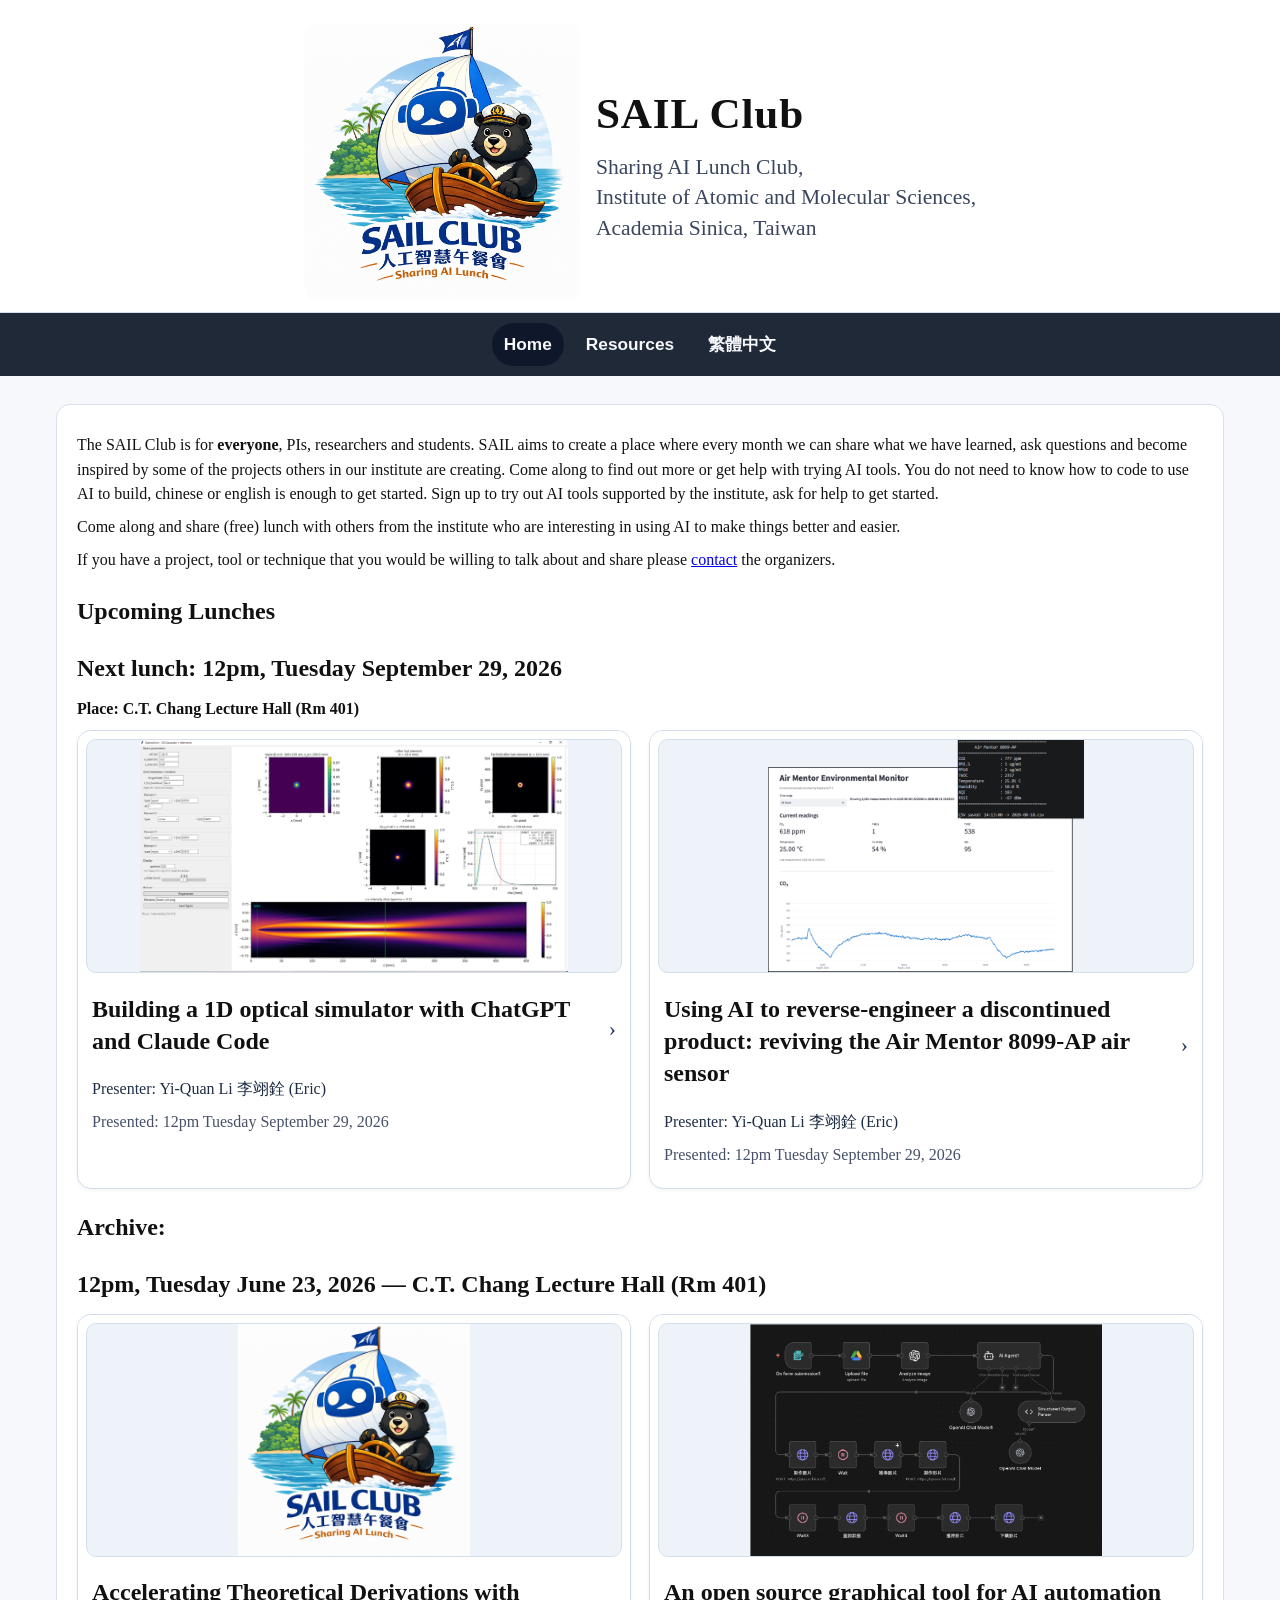
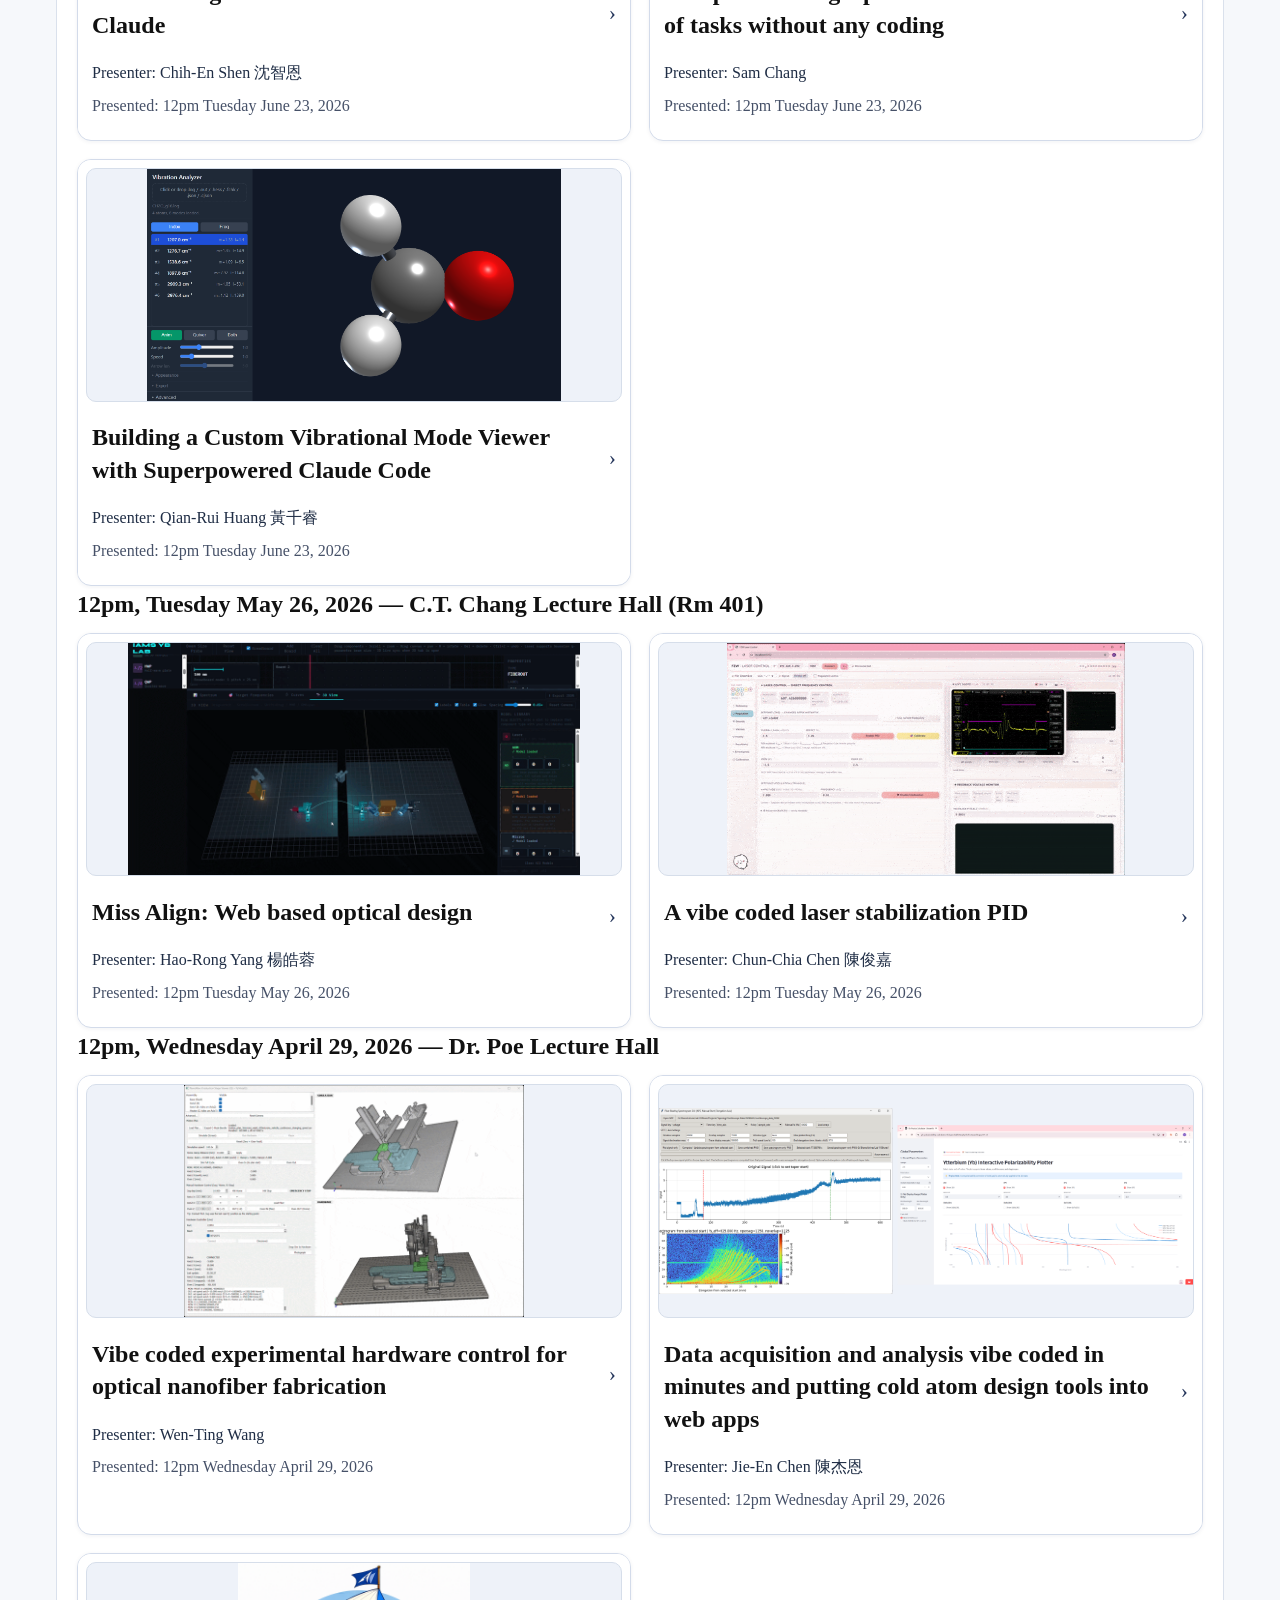
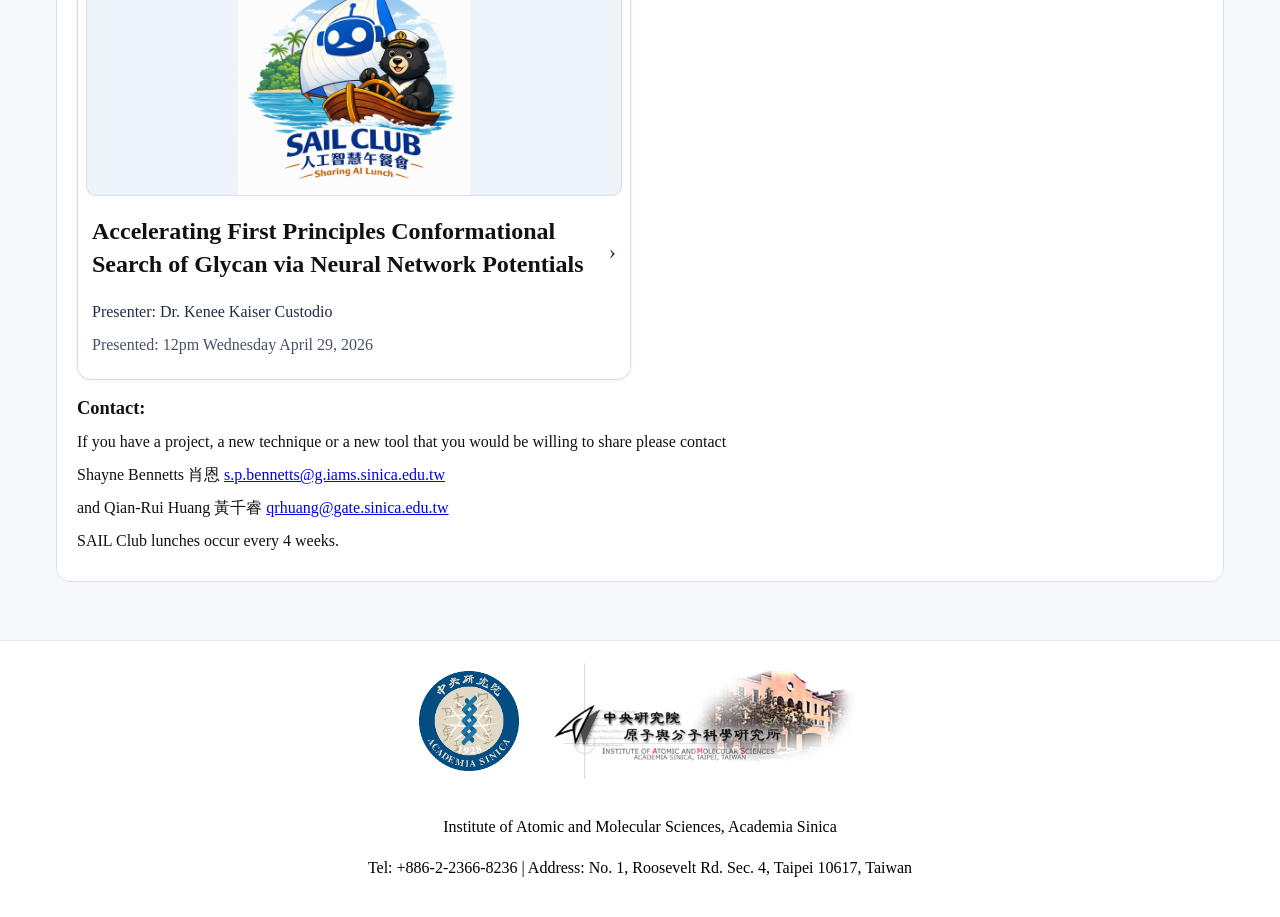
==== index.html @ ac95f6b0 "Move next lunch from September 22 to September 29 Update the next-lunch heading and section id on bo" ====
<!DOCTYPE html>
<html lang="en">
<head>
  <meta charset="utf-8">
  <meta name="viewport" content="width=device-width, initial-scale=1">
  <title>SAIL Club | Home</title>
  <link rel="stylesheet" href="style.css?v=20260921">
</head>
<body>
  <header>
    <div class="brand-wrap">
      <img class="brand-logo" src="SAIL.png" alt="SAIL club logo">
      <div>
        <h1 class="brand-title">SAIL Club</h1>
        <p class="brand-subtitle">Sharing AI Lunch Club,<br>Institute of Atomic and Molecular Sciences,<br>Academia Sinica, Taiwan</p>
      </div>
    </div>
  </header>

  <nav>
    <ul class="menu">
      <li><a class="active" href="index.html">Home</a></li>
      <li><a href="resources.html">Resources</a></li>
      <li><a href="index_zh.html">繁體中文</a></li>
    </ul>
  </nav>

  <main>
    <section class="page-intro">
      <p>The SAIL Club is for <strong>everyone</strong>, PIs, researchers and students. SAIL aims to create a place where every month we can share what we have learned, ask questions and become inspired by some of the projects others in our institute are creating. Come along to find out more or get help with trying AI tools. You do not need to know how to code to use AI to build, chinese or english is enough to get started. Sign up to try out AI tools supported by the institute, ask for help to get started.</p>

      <p>Come along and share (free) lunch with others from the institute who are interesting in using AI to make things better and easier.</p>
      <p>If you have a project, tool or technique that you would be willing to talk about and share please <a href="#contact">contact</a> the organizers.</p>
      <h1>Upcoming Lunches</h1>
      <h2>Next lunch: 12pm, Tuesday September 29, 2026</h2>
      <p><strong>Place: C.T. Chang Lecture Hall (Rm 401)</strong></p>
      <section id="talk-list-sep29" class="talk-list" aria-label="September 29 talks"></section>
      <h1>Archive:</h1>
      <h2>12pm, Tuesday June 23, 2026 &mdash; C.T. Chang Lecture Hall (Rm 401)</h2>
      <section id="talk-list-archive-jun23" class="talk-list" aria-label="June 23 archive"></section>
      <h2>12pm, Tuesday May 26, 2026 &mdash; C.T. Chang Lecture Hall (Rm 401)</h2>
      <section id="talk-list-archive-may26" class="talk-list" aria-label="May 26 archive"></section>
      <h2>12pm, Wednesday April 29, 2026 &mdash; Dr. Poe Lecture Hall</h2>
      <section id="talk-list-archive-apr29" class="talk-list" aria-label="April 29 archive"></section>
      <h3 id="contact">Contact:</h3>
      <p>If you have a project, a new technique or a new tool that you would be willing to share please contact</p>
      <p>Shayne Bennetts 肖恩 <a href="mailto:s.p.bennetts@g.iams.sinica.edu.tw">s.p.bennetts@g.iams.sinica.edu.tw</a></p>
      <p>and Qian-Rui Huang 黃千睿 <a href="mailto:qrhuang@gate.sinica.edu.tw">qrhuang@gate.sinica.edu.tw</a></p>
      <p>SAIL Club lunches occur every 4 weeks.</p>
    </section>
  </main>

  <footer>
    <div class="footer-stack">
      <div class="footer-logos">
        <div class="footer-logos-inner">
          <a href="https://www.sinica.edu.tw/en" target="_blank" rel="noopener noreferrer">
            <img alt="Academia Sinica" class="academia-logo" src="AcademiaSinica.png">
          </a>
          <a href="https://www.iams.sinica.edu.tw/en/" target="_blank" rel="noopener noreferrer">
            <img alt="IAMS" class="iams-logo" src="IAMSLogo.jpg">
          </a>
        </div>
      </div>
      <div>
        <p>Institute of Atomic and Molecular Sciences, Academia Sinica</p>
        <p>Tel: +886-2-2366-8236 | Address: No. 1, Roosevelt Rd. Sec. 4, Taipei 10617, Taiwan</p>
      </div>
    </div>
  </footer>

  <script src="talks.js?v=20260921"></script>
  <script src="main.js?v=20260921"></script>
  <script>
    renderTalks("talk-list-sep29", { start: 0, count: 2 });
    renderTalks("talk-list-archive-jun23", { start: 2, count: 3 });
    renderTalks("talk-list-archive-may26", { start: 5, count: 2 });
    renderTalks("talk-list-archive-apr29", { start: 7, count: 3 });
  </script>
</body>
</html>
---- style.css ----
﻿/* SAIL Club website styles */
* { box-sizing: border-box; }
html, body { height: 100%; }
body {
  margin: 0;
  font-family: Georgia, "Times New Roman", serif;
  color: #111;
  background: #f6f8fb;
  line-height: 1.55;
}

header {
  padding: 24px 16px 12px;
  background: #ffffff;
  border-bottom: 1px solid #d9dee8;
}

.brand-wrap {
  max-width: 1200px;
  margin: 0 auto;
  display: flex;
  align-items: center;
  justify-content: center;
  gap: 16px;
}

.brand-logo {
  width: 276px;
  height: 276px;
  object-fit: contain;
  border-radius: 12px;
}

.brand-title {
  margin: 0;
  font-size: 2.7rem;
  letter-spacing: 0.02em;
}

.brand-subtitle {
  margin: 4px 0 0;
  color: #39465d;
  font-size: 1.35rem;
  line-height: 1.4;
}

nav {
  background: #1f2937;
  padding: 10px 12px;
}

.menu {
  margin: 0 auto;
  padding: 0;
  list-style: none;
  max-width: 1200px;
  display: flex;
  gap: 10px;
  justify-content: center;
  flex-wrap: wrap;
}

.menu a {
  text-decoration: none;
  color: #f7f9fc;
  font-weight: 700;
  font-family: Arial, Helvetica, sans-serif;
  font-size: 1.08rem;
  display: block;
  padding: 8px 12px;
  border-radius: 999px;
}

.menu a:hover,
.menu a.active {
  background: #0f172a;
}

main {
  max-width: 1200px;
  margin: 0 auto;
  padding: 28px 16px 40px;
}

.page-intro {
  background: #ffffff;
  border: 1px solid #dae1ec;
  border-radius: 14px;
  padding: 20px;
  margin-bottom: 18px;
}

.page-intro h2 {
  margin: 0 0 10px;
  font-size: 1.5rem;
}

.page-intro h3 {
  margin: 14px 0 8px;
  font-size: 1.15rem;
}

.page-intro p {
  margin: 8px 0;
}

.talk-list {
  display: grid;
  grid-template-columns: repeat(2, minmax(0, 1fr));
  gap: 18px;
}

.talk-item {
  background: #ffffff;
  border: 1px solid #d3dbea;
  border-radius: 14px;
  overflow: hidden;
  box-shadow: 0 1px 4px rgba(20, 35, 60, 0.06);
}

.talk-summary {
  width: 100%;
  border: 0;
  background: #ffffff;
  text-align: left;
  padding: 0;
  cursor: pointer;
  display: block;
}

.talk-summary:hover {
  background: #f3f6fb;
}

.talk-thumb {
  width: calc(100% - 16px);
  margin: 8px 8px 0;
  height: 234px;
  object-fit: contain;
  border: 1px solid #d6deea;
  border-bottom: 1px solid #d6deea;
  border-radius: 10px;
  background: #eef2f9;
}

.talk-head {
  display: flex;
  align-items: center;
  justify-content: space-between;
  gap: 10px;
  padding: 12px 14px 2px;
}

.talk-name {
  margin: 0;
  font-size: 1.05rem;
  line-height: 1.35;
}

.talk-date {
  margin: 4px 0 0;
  color: #465168;
  font-size: 1rem;
  padding: 0 14px 13px;
}

.talk-presenter {
  margin: 3px 0 0;
  color: #1f2d45;
  font-size: 1rem;
  padding: 0 14px;
}

.talk-arrow {
  font-size: 1.35rem;
  text-align: center;
  color: #23345a;
  transition: transform 0.2s ease;
}

.talk-item.open .talk-arrow {
  transform: rotate(90deg);
}

.talk-details {
  display: none;
  border-top: 1px solid #e2e7f0;
  padding: 12px 14px 14px;
}

.talk-item.open .talk-details {
  display: block;
}

.meta-grid {
  display: grid;
  gap: 8px;
}

.meta-line {
  margin: 0;
}

.meta-label {
  font-weight: 700;
  color: #243145;
}

.resource-list {
  margin: 0;
  padding-left: 18px;
  line-height: 1.8;
}

.featured-resource {
  margin: 18px 0 22px;
  padding: 18px;
  border: 1px solid #b8c7da;
  border-left: 6px solid #1b6b6f;
  border-radius: 10px;
  background: #f2fbfa;
  display: flex;
  align-items: center;
  gap: 18px;
}

.featured-library {
  border-left-color: #7a5124;
  background: #fbf7ef;
}

.featured-library .featured-kicker {
  color: #7a5124;
}

.featured-logo {
  width: 180px;
  max-width: 32%;
  height: auto;
  object-fit: contain;
  flex: 0 0 auto;
}

.featured-copy {
  min-width: 0;
}

.featured-resource h3 {
  margin-top: 4px;
  font-size: 1.35rem;
}

.featured-kicker {
  margin: 0;
  color: #1b6b6f;
  font-family: Arial, Helvetica, sans-serif;
  font-size: 0.86rem;
  font-weight: 700;
  letter-spacing: 0.04em;
  text-transform: uppercase;
}

.featured-actions {
  display: flex;
  flex-wrap: wrap;
  gap: 10px;
  margin-top: 12px;
}

.featured-actions a {
  display: inline-block;
  padding: 8px 12px;
  border-radius: 999px;
  background: #1b6b6f;
  color: #ffffff;
  font-family: Arial, Helvetica, sans-serif;
  font-weight: 700;
  text-decoration: none;
}

.featured-actions a:hover {
  background: #124f52;
}

.video-list {
  list-style: none;
  margin: 8px 0 16px;
  padding: 0;
  display: grid;
  grid-template-columns: repeat(4, minmax(0, 1fr));
  gap: 10px;
}

.video-item a {
  display: block;
  text-decoration: none;
  color: #10213f;
  border: 1px solid #d7dfec;
  border-radius: 10px;
  padding: 8px;
  background: #ffffff;
}

.video-item a:hover {
  background: #f3f6fb;
}

.video-thumb {
  width: 100%;
  height: 180px;
  object-fit: cover;
  border-radius: 6px;
}

.video-item a span {
  display: block;
  margin-top: 8px;
  line-height: 1.35;
}

footer {
  background-color: white;
  color: black;
  padding: 20px;
  text-align: center;
  border-top: 1px solid #e3e7ef;
}

.footer-stack {
  display: flex;
  flex-direction: column;
  align-items: center;
}

.footer-logos {
  margin-bottom: 10px;
}

.footer-logos-inner {
  display: flex;
  justify-content: center;
  align-items: center;
  gap: 30px;
}

.academia-logo { height: 100px; width: auto; }
.iams-logo { height: 120px; width: auto; }

@media (max-width: 980px) {
  .video-list {
    grid-template-columns: repeat(3, minmax(0, 1fr));
  }
}

@media (max-width: 720px) {
  .brand-wrap {
    flex-direction: column;
    text-align: center;
  }

  .talk-list {
    grid-template-columns: 1fr;
  }

  .talk-thumb {
    height: 220px;
  }

  .video-list {
    grid-template-columns: repeat(2, minmax(0, 1fr));
  }

  .video-thumb {
    height: 150px;
  }

  .featured-resource {
    align-items: flex-start;
    flex-direction: column;
  }

  .featured-logo {
    width: 220px;
    max-width: 100%;
  }
}
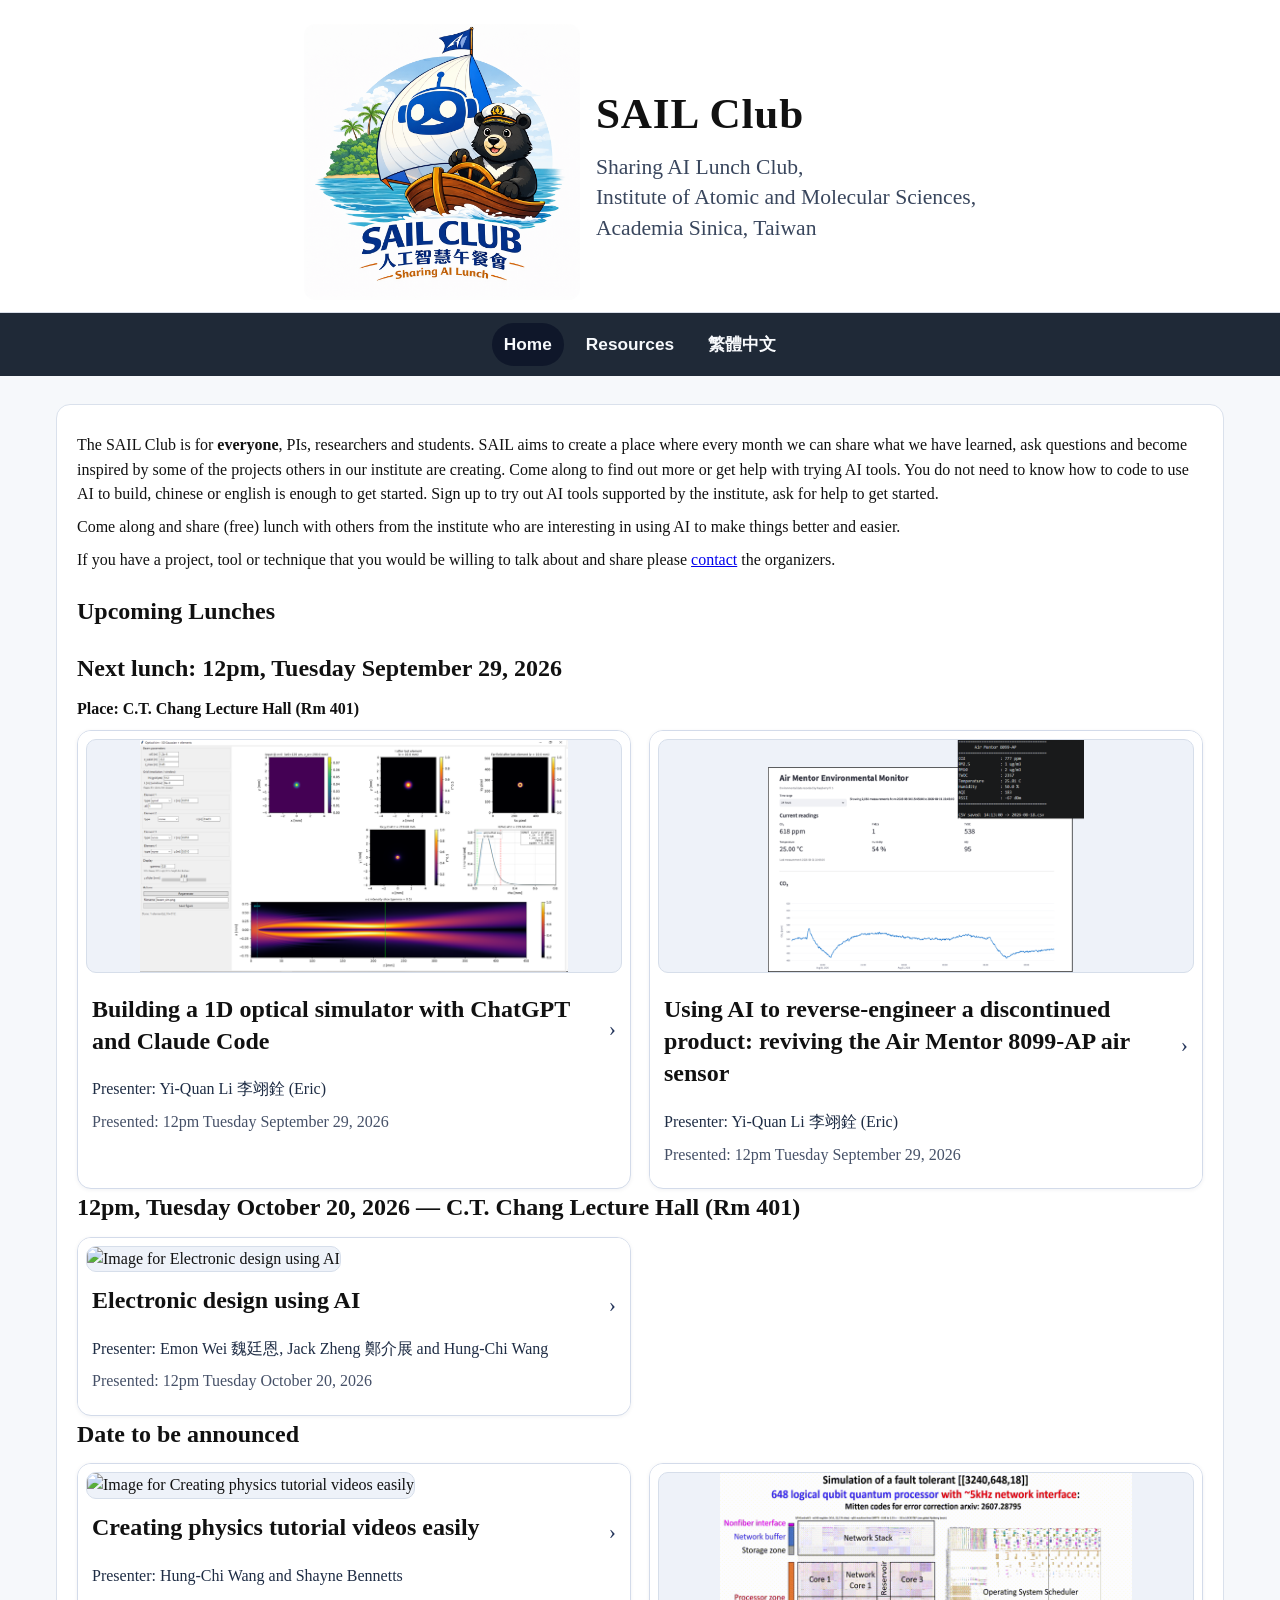
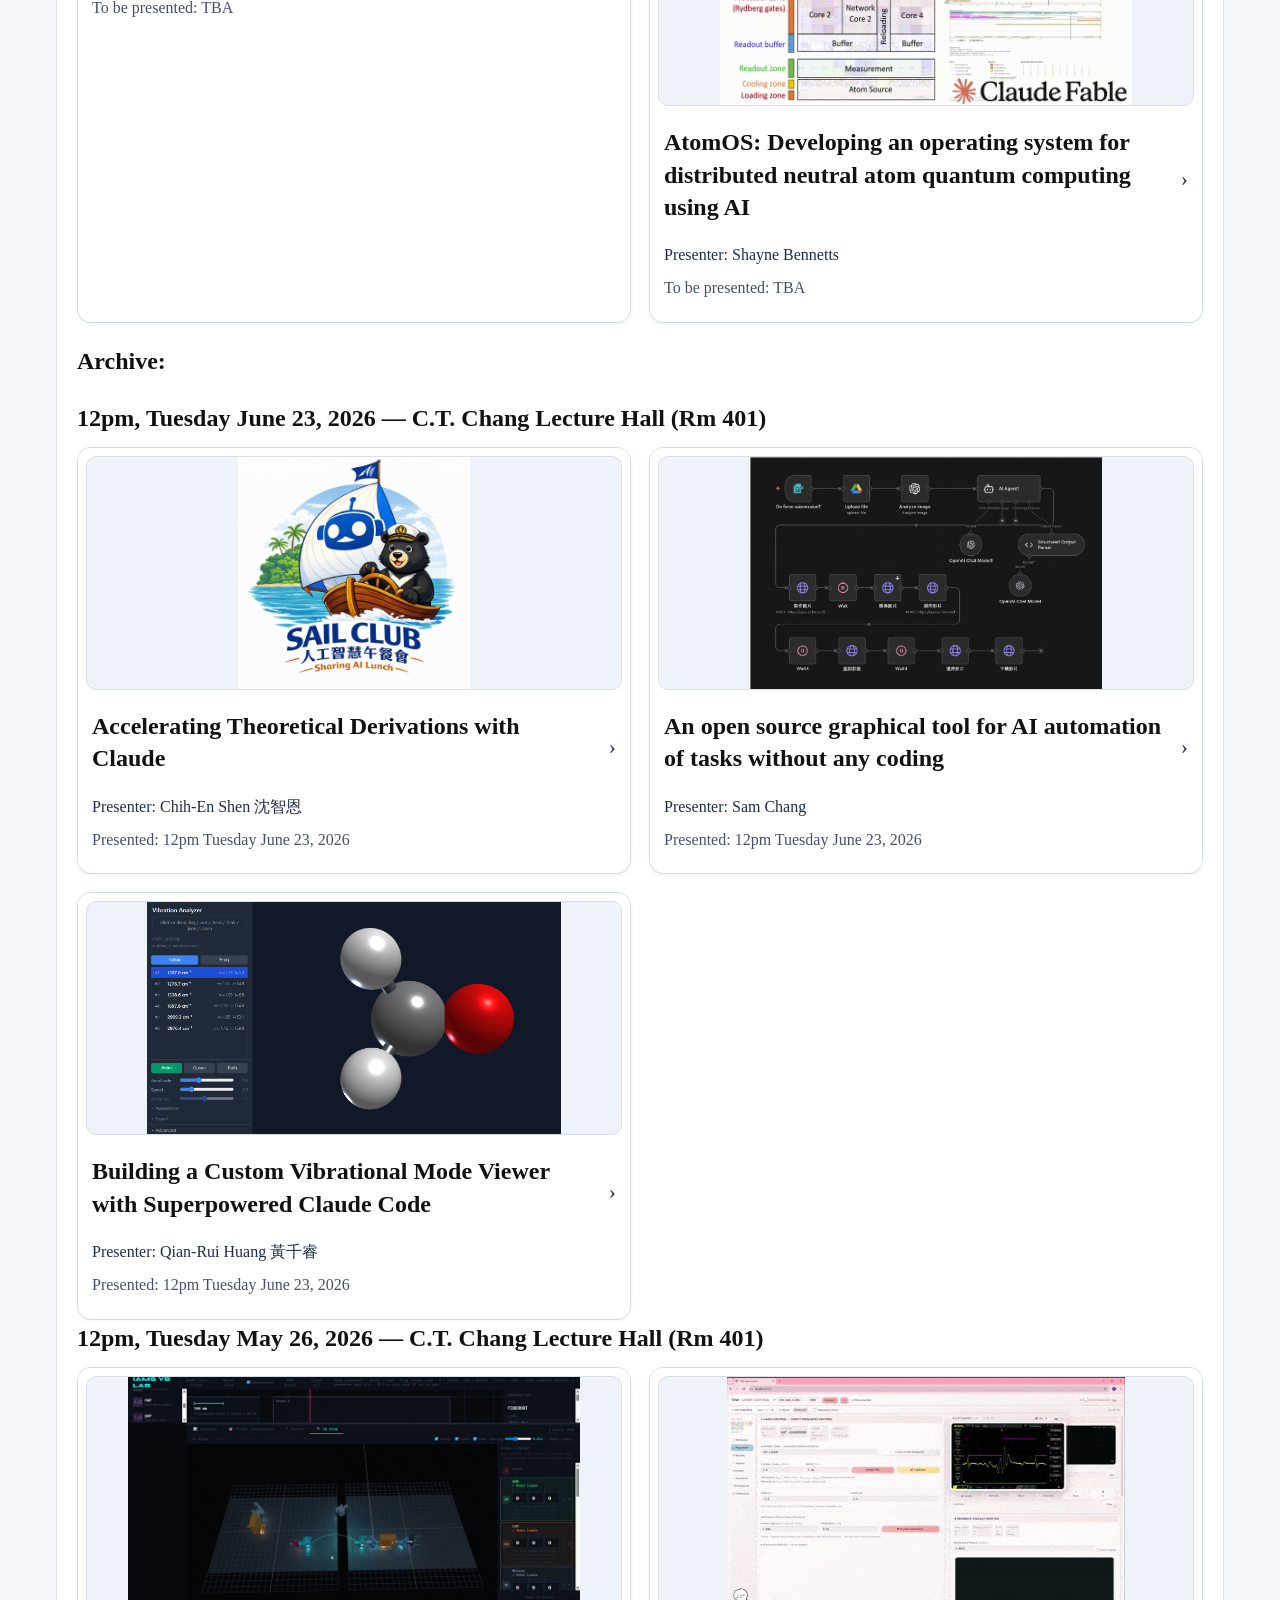
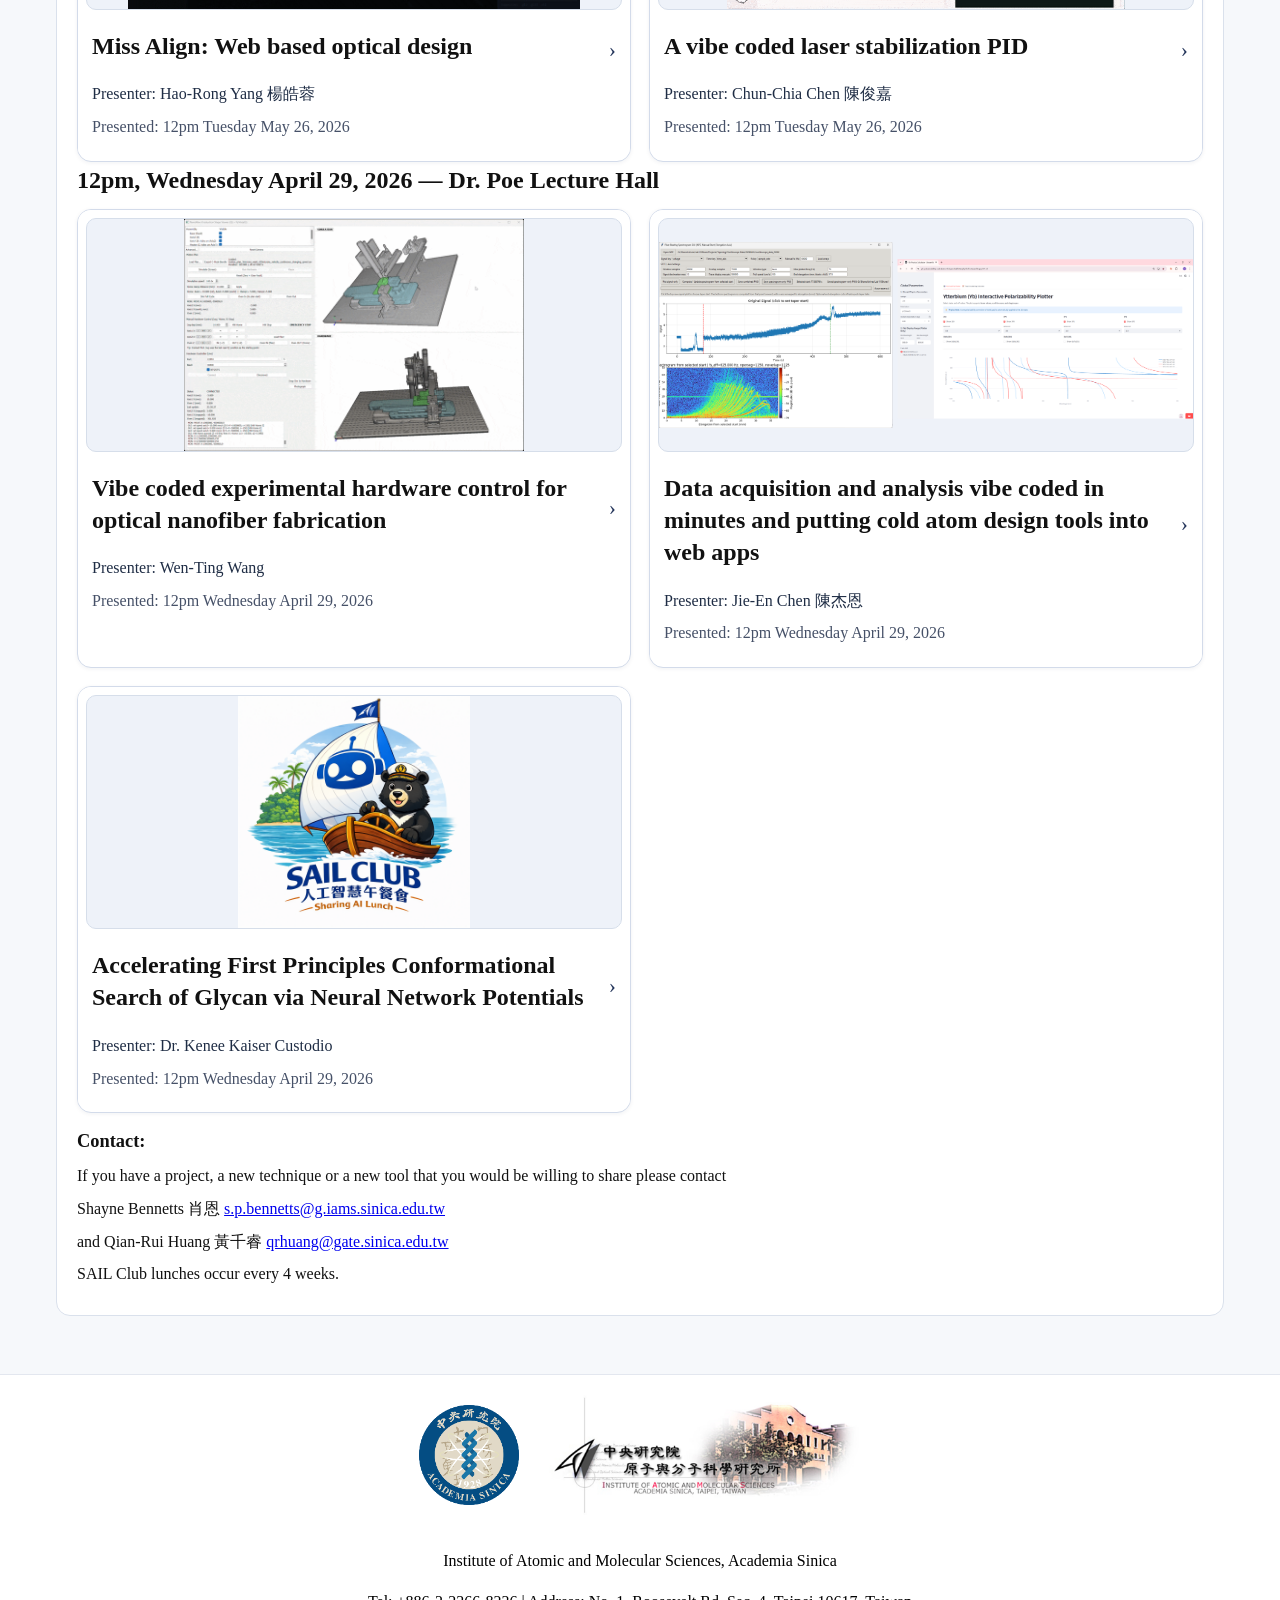
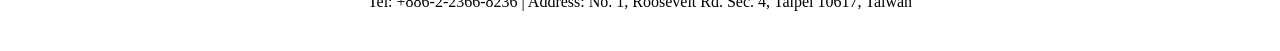
==== commit 319c930e: "Add three upcoming talks, YouTube video cards and a SAIL favicon - Talks: Creating physics tutorial " ====
--- a/index.html
+++ b/index.html
@@ -4,7 +4,9 @@
   <meta charset="utf-8">
   <meta name="viewport" content="width=device-width, initial-scale=1">
   <title>SAIL Club | Home</title>
-  <link rel="stylesheet" href="style.css?v=20260921">
+  <link rel="icon" type="image/png" sizes="64x64" href="favicon.png">
+  <link rel="apple-touch-icon" href="apple-touch-icon.png">
+  <link rel="stylesheet" href="style.css?v=20260921b">
 </head>
 <body>
   <header>
@@ -35,6 +37,10 @@
       <h2>Next lunch: 12pm, Tuesday September 29, 2026</h2>
       <p><strong>Place: C.T. Chang Lecture Hall (Rm 401)</strong></p>
       <section id="talk-list-sep29" class="talk-list" aria-label="September 29 talks"></section>
+      <h2>12pm, Tuesday October 20, 2026 &mdash; C.T. Chang Lecture Hall (Rm 401)</h2>
+      <section id="talk-list-oct20" class="talk-list" aria-label="October 20 talks"></section>
+      <h2>Date to be announced</h2>
+      <section id="talk-list-tba" class="talk-list" aria-label="Talks with date to be announced"></section>
       <h1>Archive:</h1>
       <h2>12pm, Tuesday June 23, 2026 &mdash; C.T. Chang Lecture Hall (Rm 401)</h2>
       <section id="talk-list-archive-jun23" class="talk-list" aria-label="June 23 archive"></section>
@@ -69,13 +75,15 @@
     </div>
   </footer>
 
-  <script src="talks.js?v=20260921"></script>
-  <script src="main.js?v=20260921"></script>
+  <script src="talks.js?v=20260921b"></script>
+  <script src="main.js?v=20260921b"></script>
   <script>
-    renderTalks("talk-list-sep29", { start: 0, count: 2 });
-    renderTalks("talk-list-archive-jun23", { start: 2, count: 3 });
-    renderTalks("talk-list-archive-may26", { start: 5, count: 2 });
-    renderTalks("talk-list-archive-apr29", { start: 7, count: 3 });
+    renderTalks("talk-list-sep29", { start: 3, count: 2 });
+    renderTalks("talk-list-oct20", { start: 2, count: 1 });
+    renderTalks("talk-list-tba", { start: 0, count: 2 });
+    renderTalks("talk-list-archive-jun23", { start: 5, count: 3 });
+    renderTalks("talk-list-archive-may26", { start: 8, count: 2 });
+    renderTalks("talk-list-archive-apr29", { start: 10, count: 3 });
   </script>
 </body>
 </html>
--- a/style.css
+++ b/style.css
@@ -1,4 +1,4 @@
-﻿/* SAIL Club website styles */
+/* SAIL Club website styles */
 * { box-sizing: border-box; }
 html, body { height: 100%; }
 body {
@@ -206,6 +206,22 @@
   color: #243145;
 }
 
+.talk-video {
+  width: 100%;
+  aspect-ratio: 16 / 9;
+  margin: 4px 0 6px;
+  border-radius: 10px;
+  overflow: hidden;
+  background: #000;
+}
+
+.talk-video iframe {
+  display: block;
+  width: 100%;
+  height: 100%;
+  border: 0;
+}
+
 .resource-list {
   margin: 0;
   padding-left: 18px;
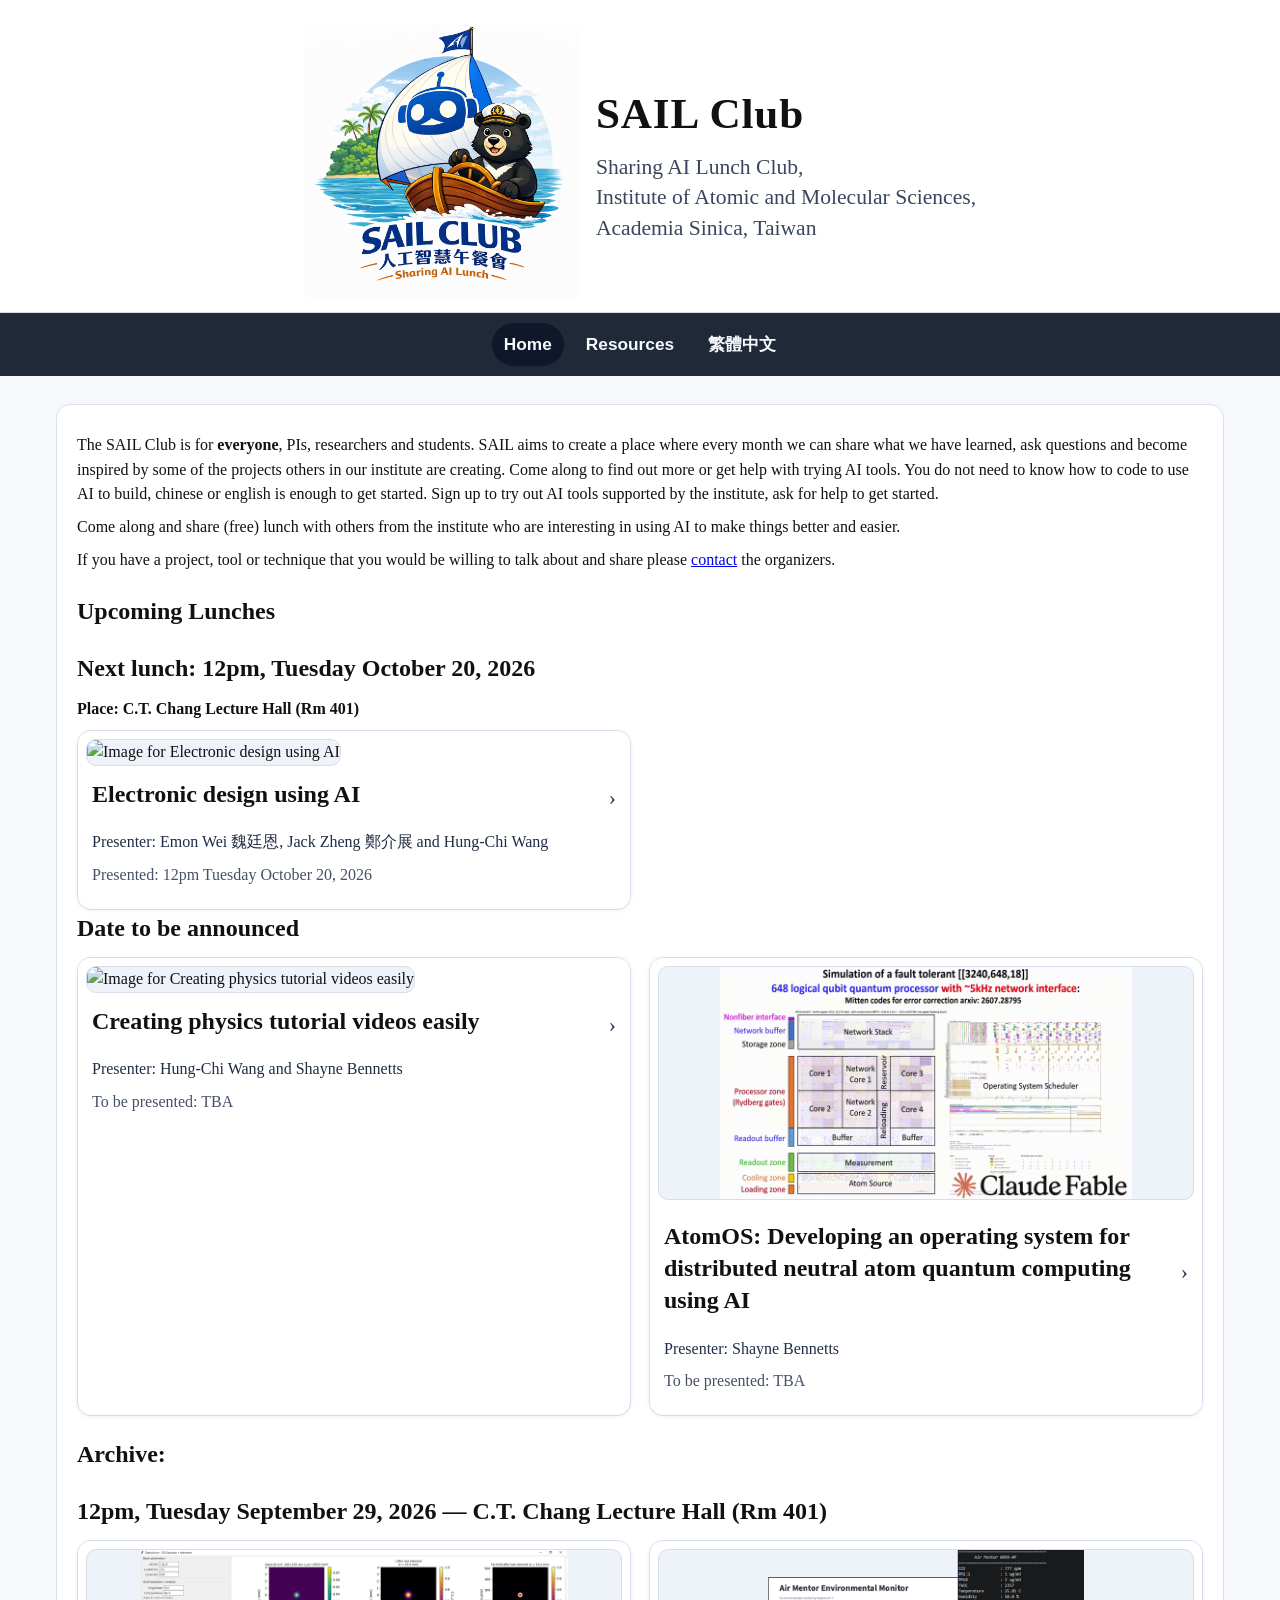
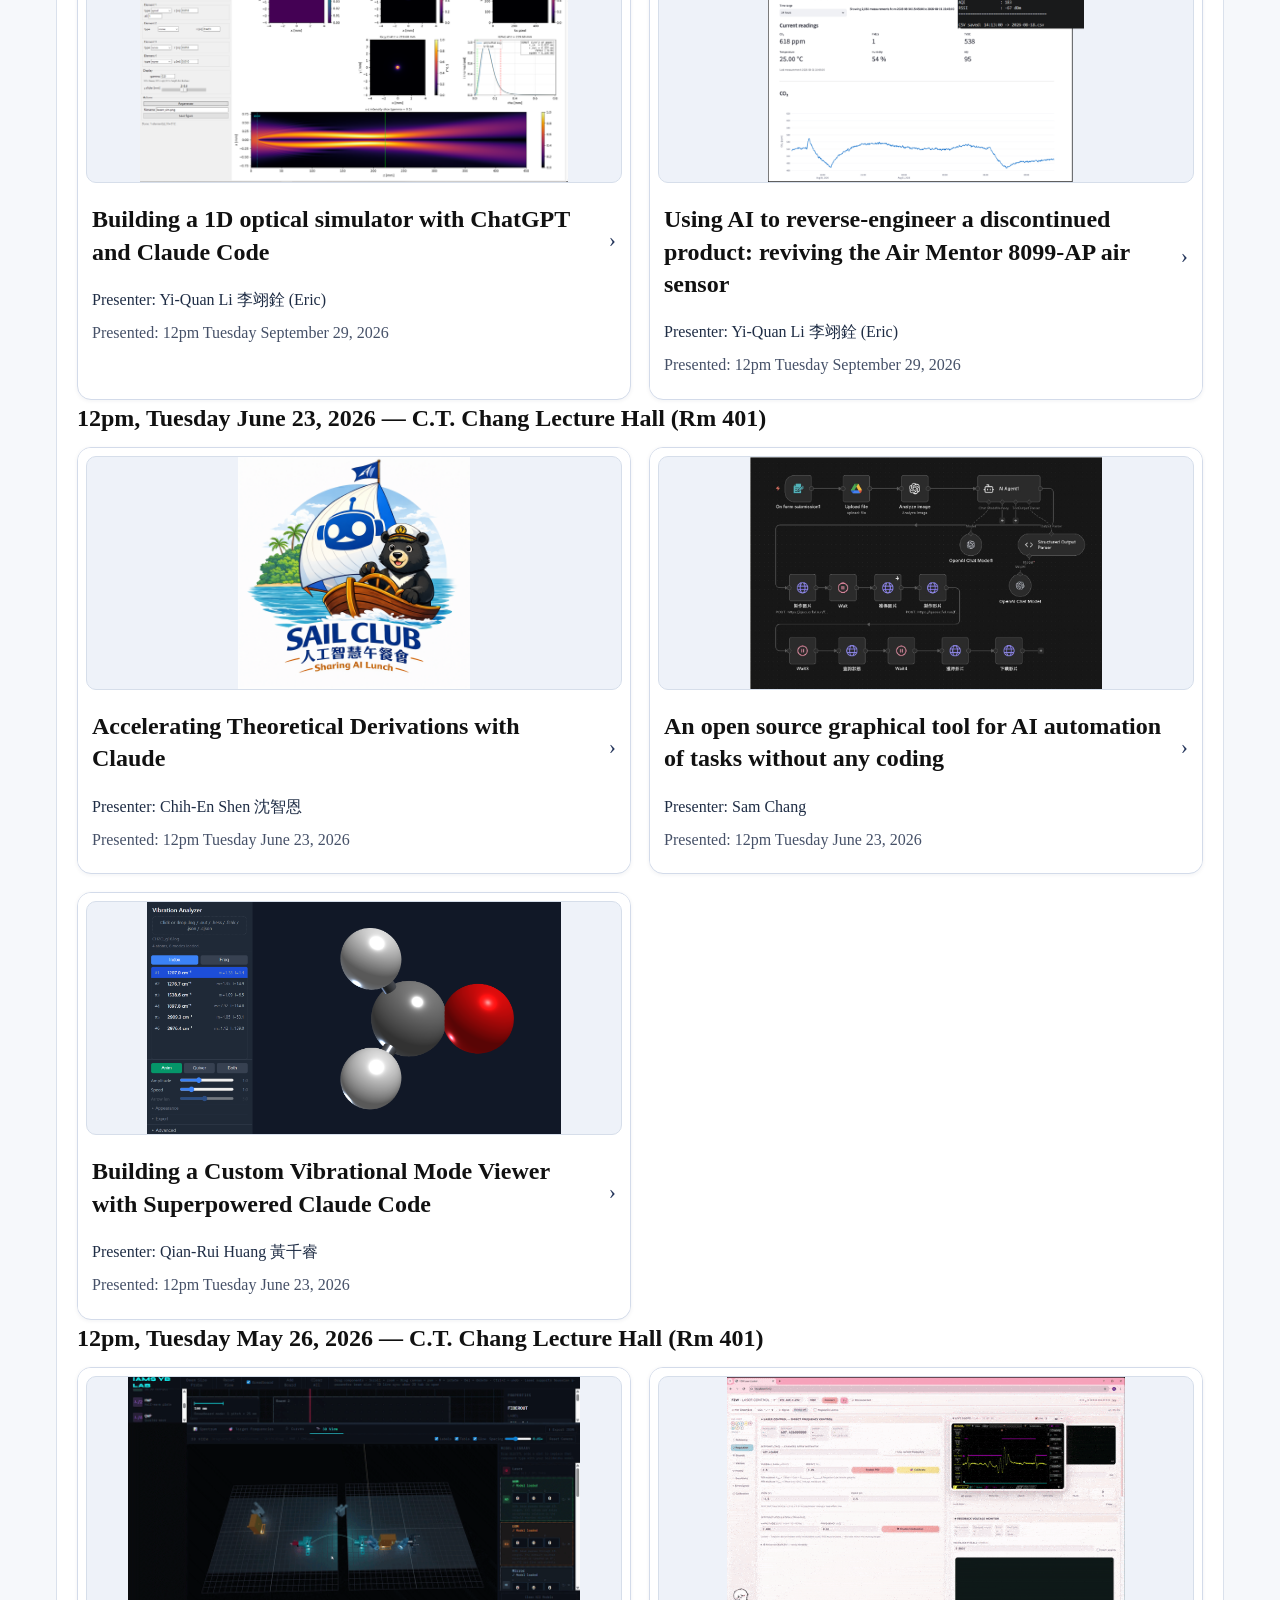
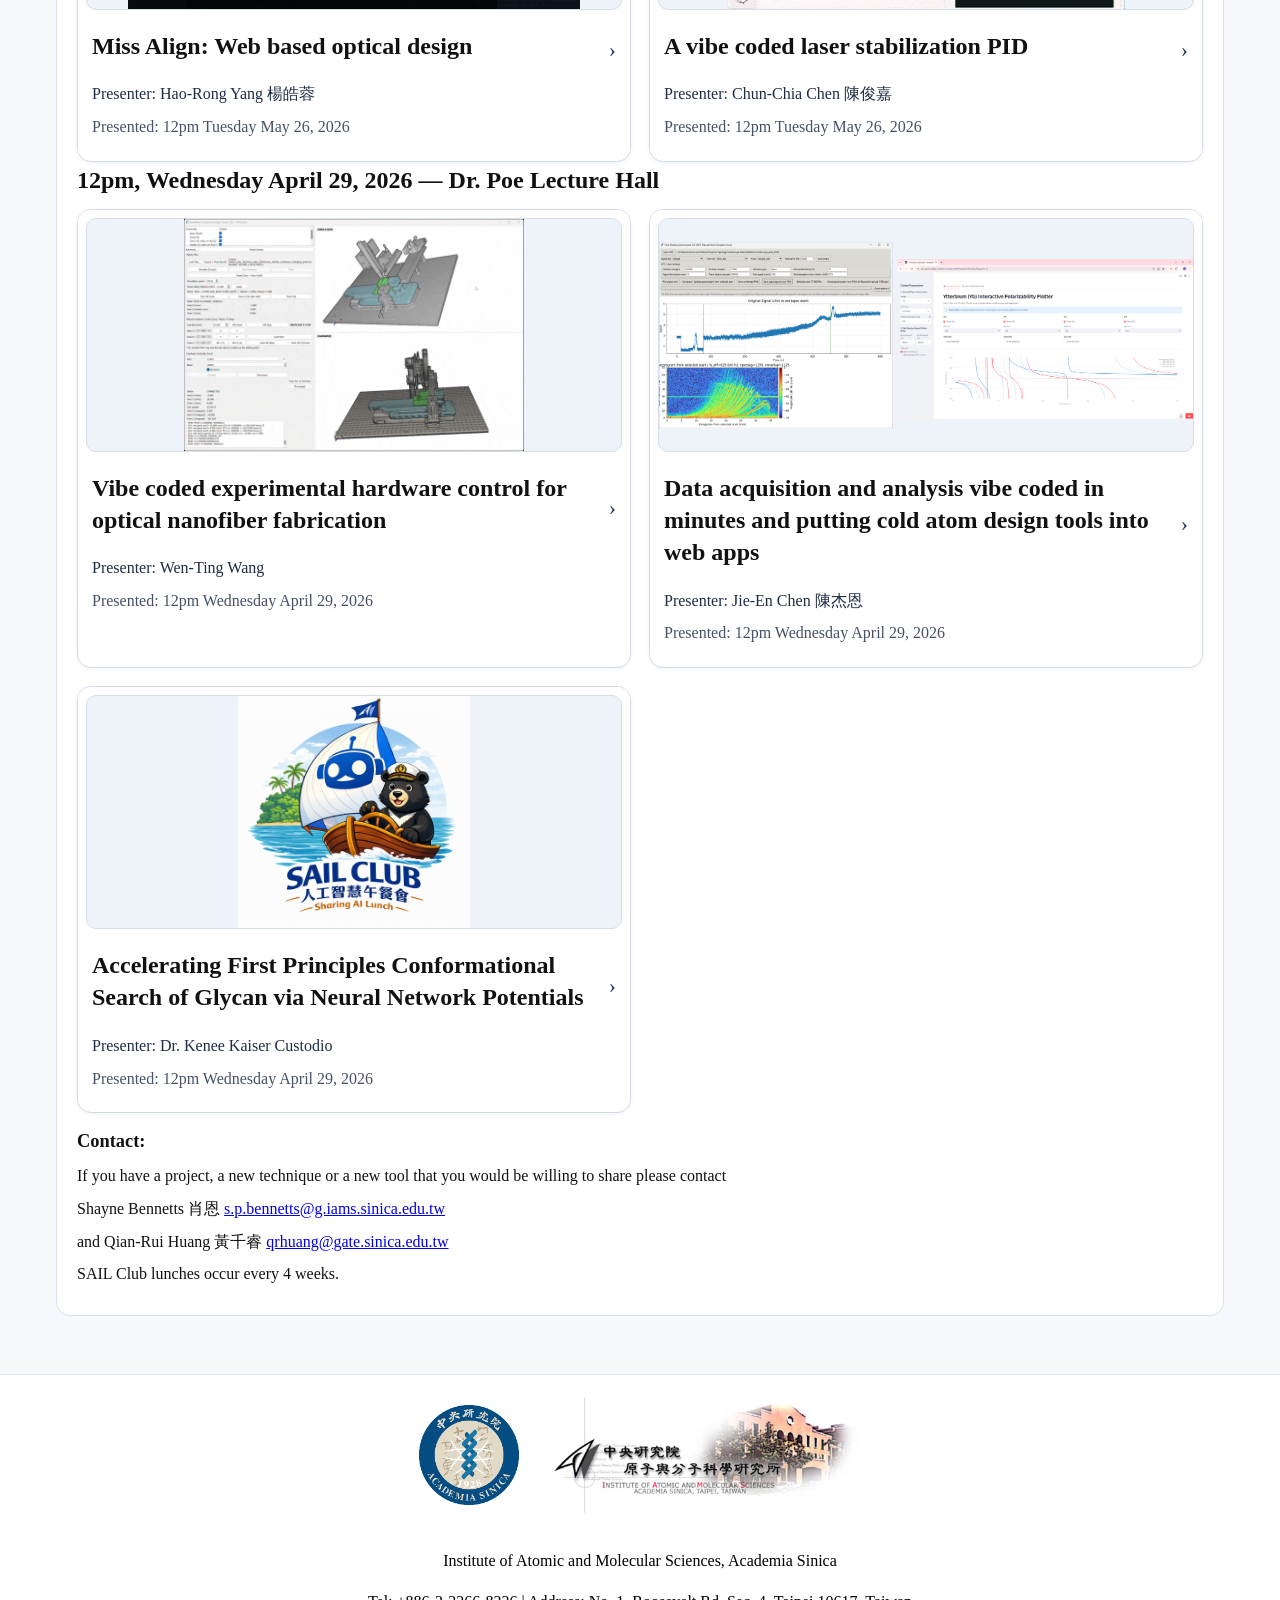
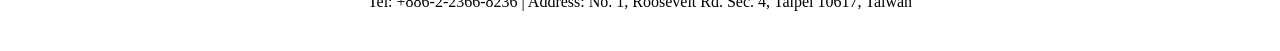
==== commit 8c5fe948: "Archive the Sep 29 lunch, link its slides, Oct 20 is the next lunch Co-Authored-By: Claude Fable 5.1" ====
--- a/index.html
+++ b/index.html
@@ -6,7 +6,7 @@
   <title>SAIL Club | Home</title>
   <link rel="icon" type="image/png" sizes="64x64" href="favicon.png">
   <link rel="apple-touch-icon" href="apple-touch-icon.png">
-  <link rel="stylesheet" href="style.css?v=20260921b">
+  <link rel="stylesheet" href="style.css?v=20260929">
 </head>
 <body>
   <header>
@@ -34,14 +34,14 @@
       <p>Come along and share (free) lunch with others from the institute who are interesting in using AI to make things better and easier.</p>
       <p>If you have a project, tool or technique that you would be willing to talk about and share please <a href="#contact">contact</a> the organizers.</p>
       <h1>Upcoming Lunches</h1>
-      <h2>Next lunch: 12pm, Tuesday September 29, 2026</h2>
+      <h2>Next lunch: 12pm, Tuesday October 20, 2026</h2>
       <p><strong>Place: C.T. Chang Lecture Hall (Rm 401)</strong></p>
-      <section id="talk-list-sep29" class="talk-list" aria-label="September 29 talks"></section>
-      <h2>12pm, Tuesday October 20, 2026 &mdash; C.T. Chang Lecture Hall (Rm 401)</h2>
       <section id="talk-list-oct20" class="talk-list" aria-label="October 20 talks"></section>
       <h2>Date to be announced</h2>
       <section id="talk-list-tba" class="talk-list" aria-label="Talks with date to be announced"></section>
       <h1>Archive:</h1>
+      <h2>12pm, Tuesday September 29, 2026 &mdash; C.T. Chang Lecture Hall (Rm 401)</h2>
+      <section id="talk-list-archive-sep29" class="talk-list" aria-label="September 29 archive"></section>
       <h2>12pm, Tuesday June 23, 2026 &mdash; C.T. Chang Lecture Hall (Rm 401)</h2>
       <section id="talk-list-archive-jun23" class="talk-list" aria-label="June 23 archive"></section>
       <h2>12pm, Tuesday May 26, 2026 &mdash; C.T. Chang Lecture Hall (Rm 401)</h2>
@@ -75,10 +75,10 @@
     </div>
   </footer>
 
-  <script src="talks.js?v=20260921b"></script>
-  <script src="main.js?v=20260921b"></script>
+  <script src="talks.js?v=20260929"></script>
+  <script src="main.js?v=20260929"></script>
   <script>
-    renderTalks("talk-list-sep29", { start: 3, count: 2 });
+    renderTalks("talk-list-archive-sep29", { start: 3, count: 2 });
     renderTalks("talk-list-oct20", { start: 2, count: 1 });
     renderTalks("talk-list-tba", { start: 0, count: 2 });
     renderTalks("talk-list-archive-jun23", { start: 5, count: 3 });
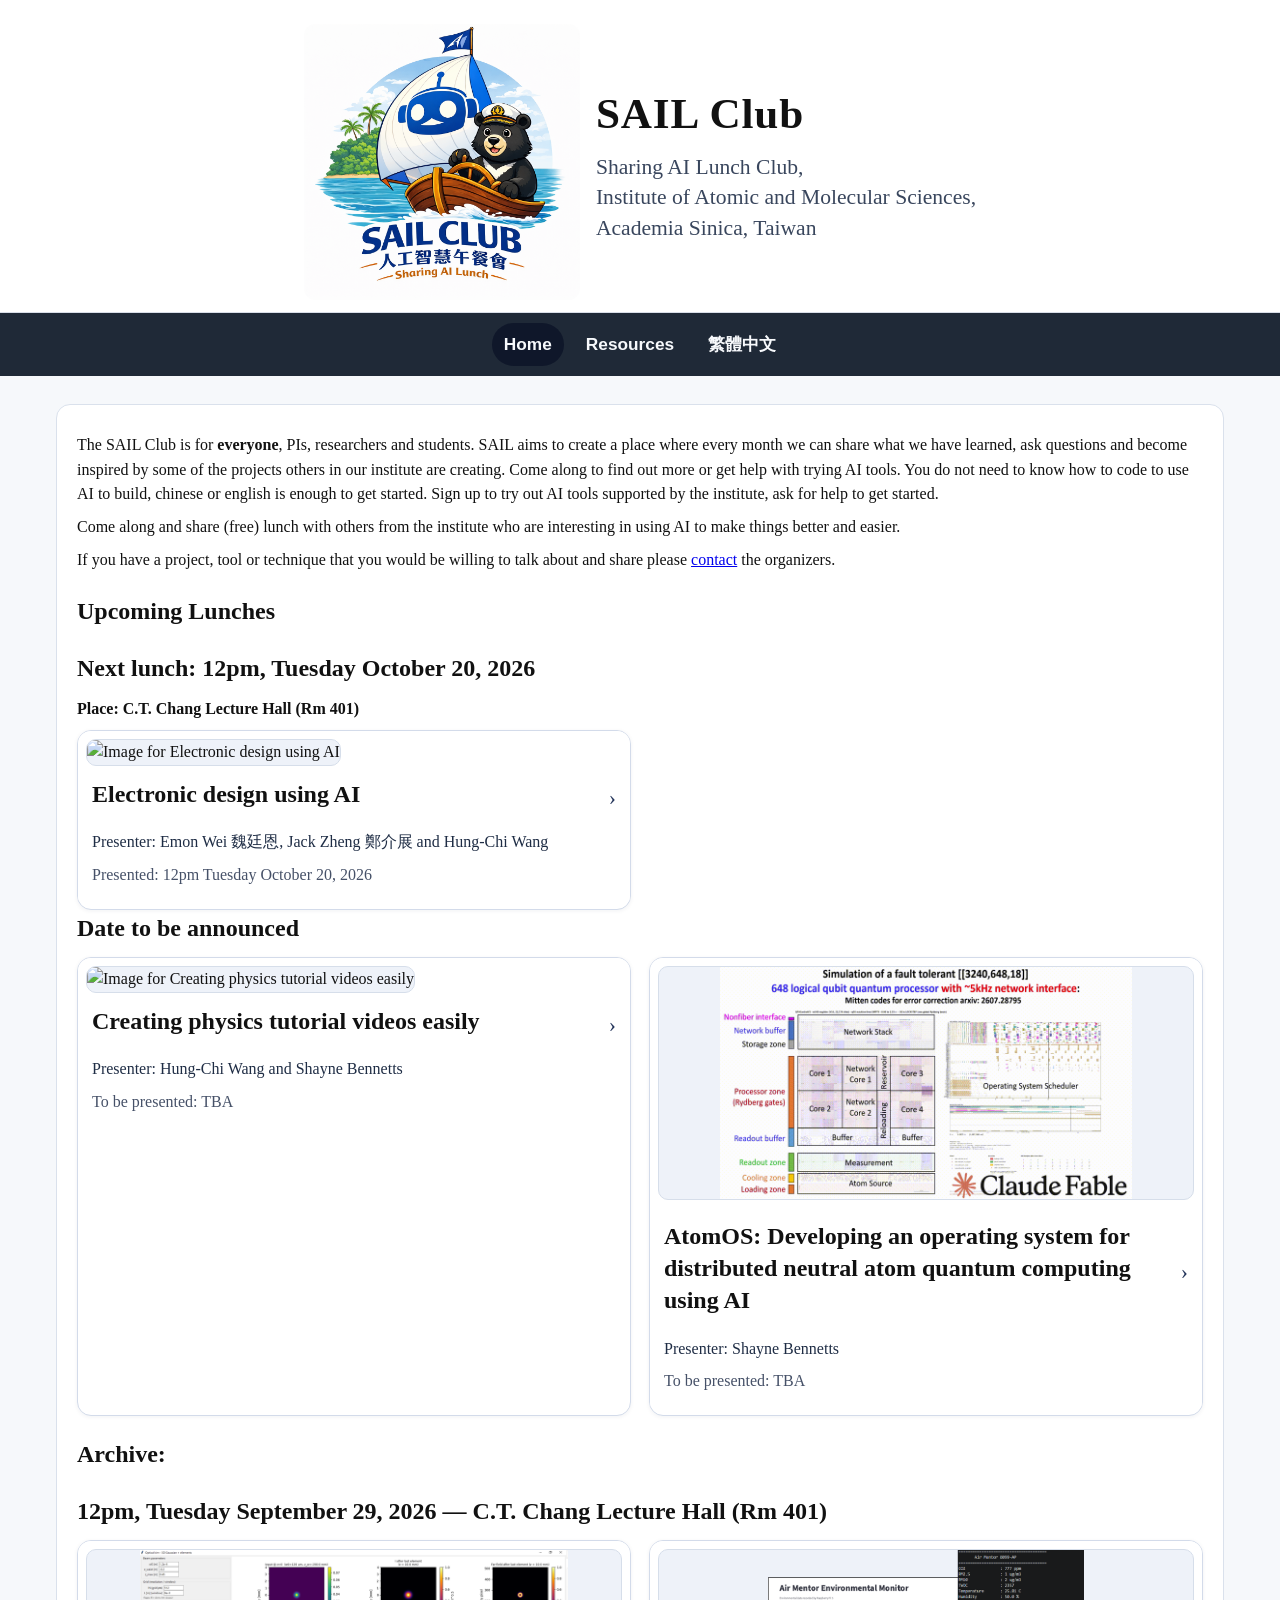
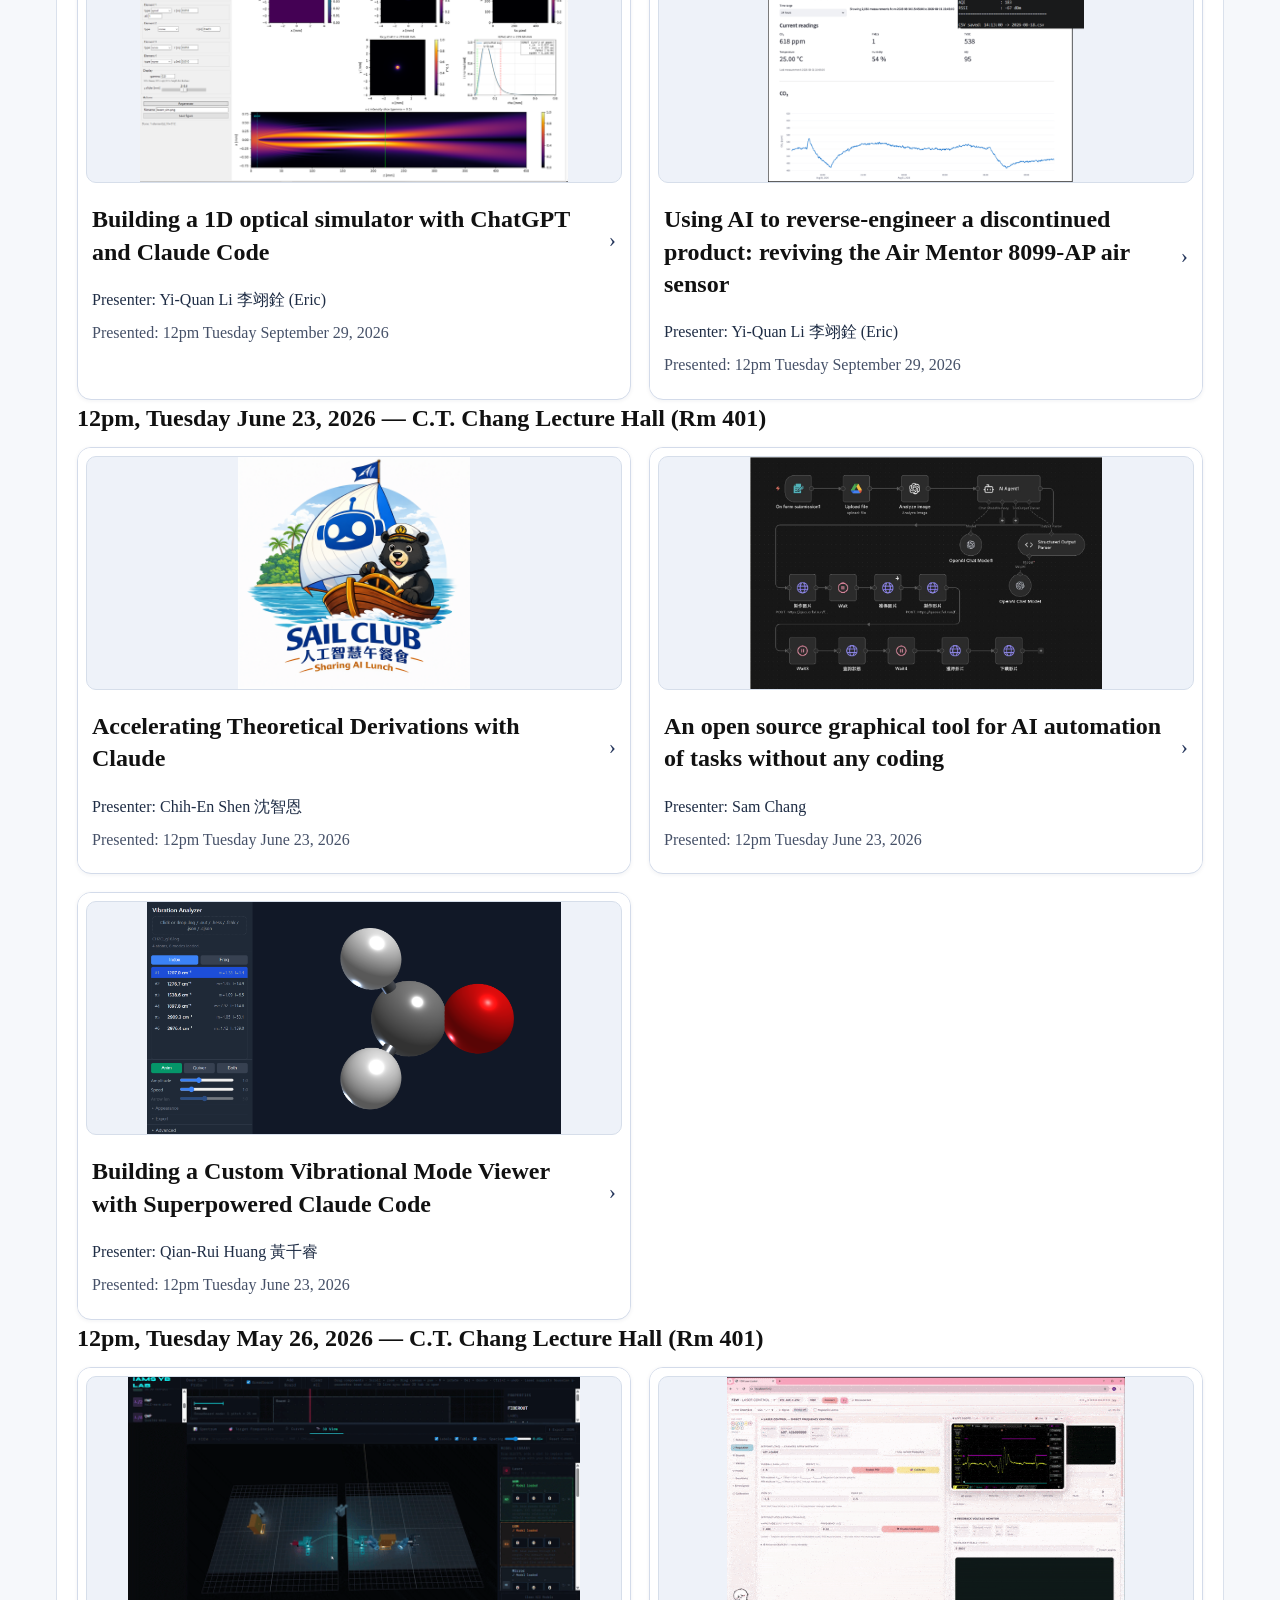
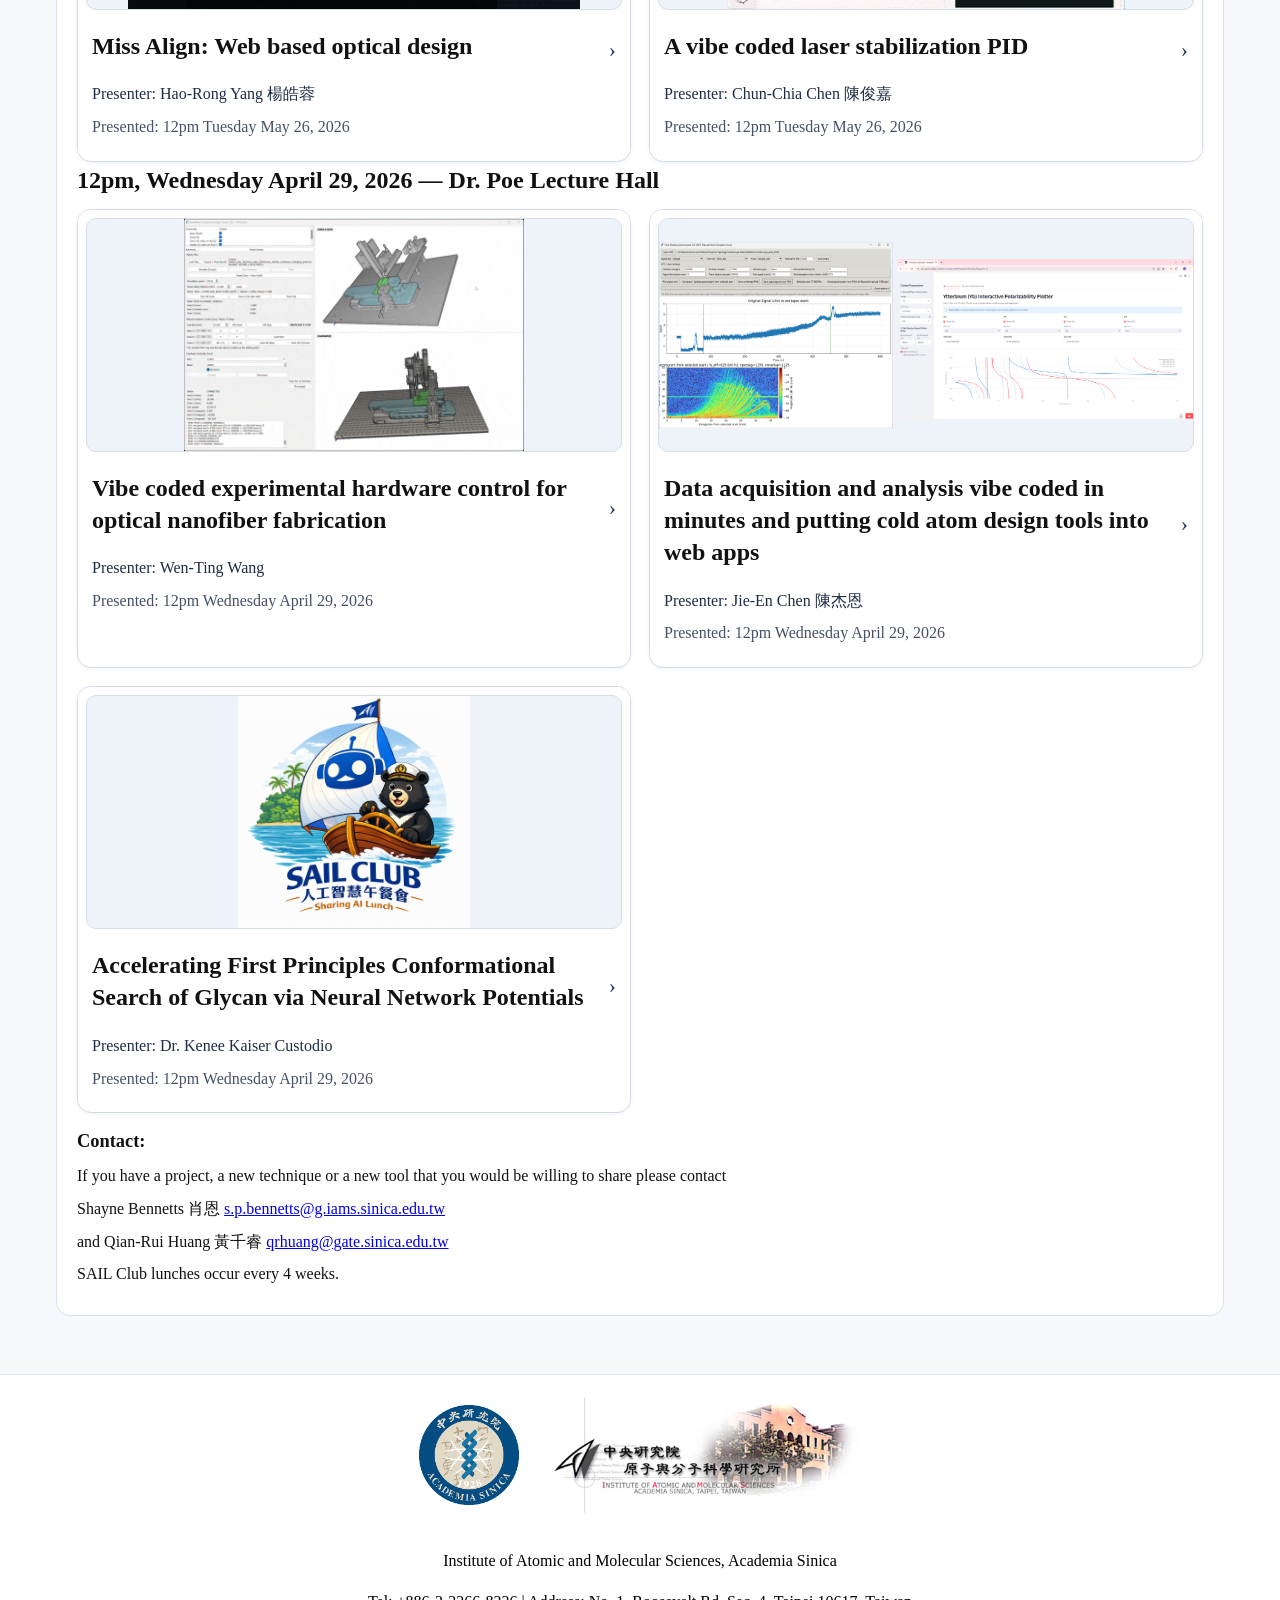
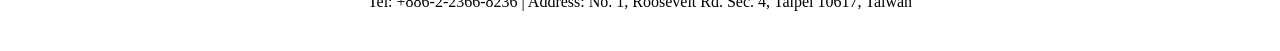
==== commit 6c87d45a: "Show the Browser App line only for talks that have an app link Co-Authored-By: Claude Fable 5.1 <nor" ====
--- a/index.html
+++ b/index.html
@@ -6,7 +6,7 @@
   <title>SAIL Club | Home</title>
   <link rel="icon" type="image/png" sizes="64x64" href="favicon.png">
   <link rel="apple-touch-icon" href="apple-touch-icon.png">
-  <link rel="stylesheet" href="style.css?v=20260929">
+  <link rel="stylesheet" href="style.css?v=20260929b">
 </head>
 <body>
   <header>
@@ -75,8 +75,8 @@
     </div>
   </footer>
 
-  <script src="talks.js?v=20260929"></script>
-  <script src="main.js?v=20260929"></script>
+  <script src="talks.js?v=20260929b"></script>
+  <script src="main.js?v=20260929b"></script>
   <script>
     renderTalks("talk-list-archive-sep29", { start: 3, count: 2 });
     renderTalks("talk-list-oct20", { start: 2, count: 1 });
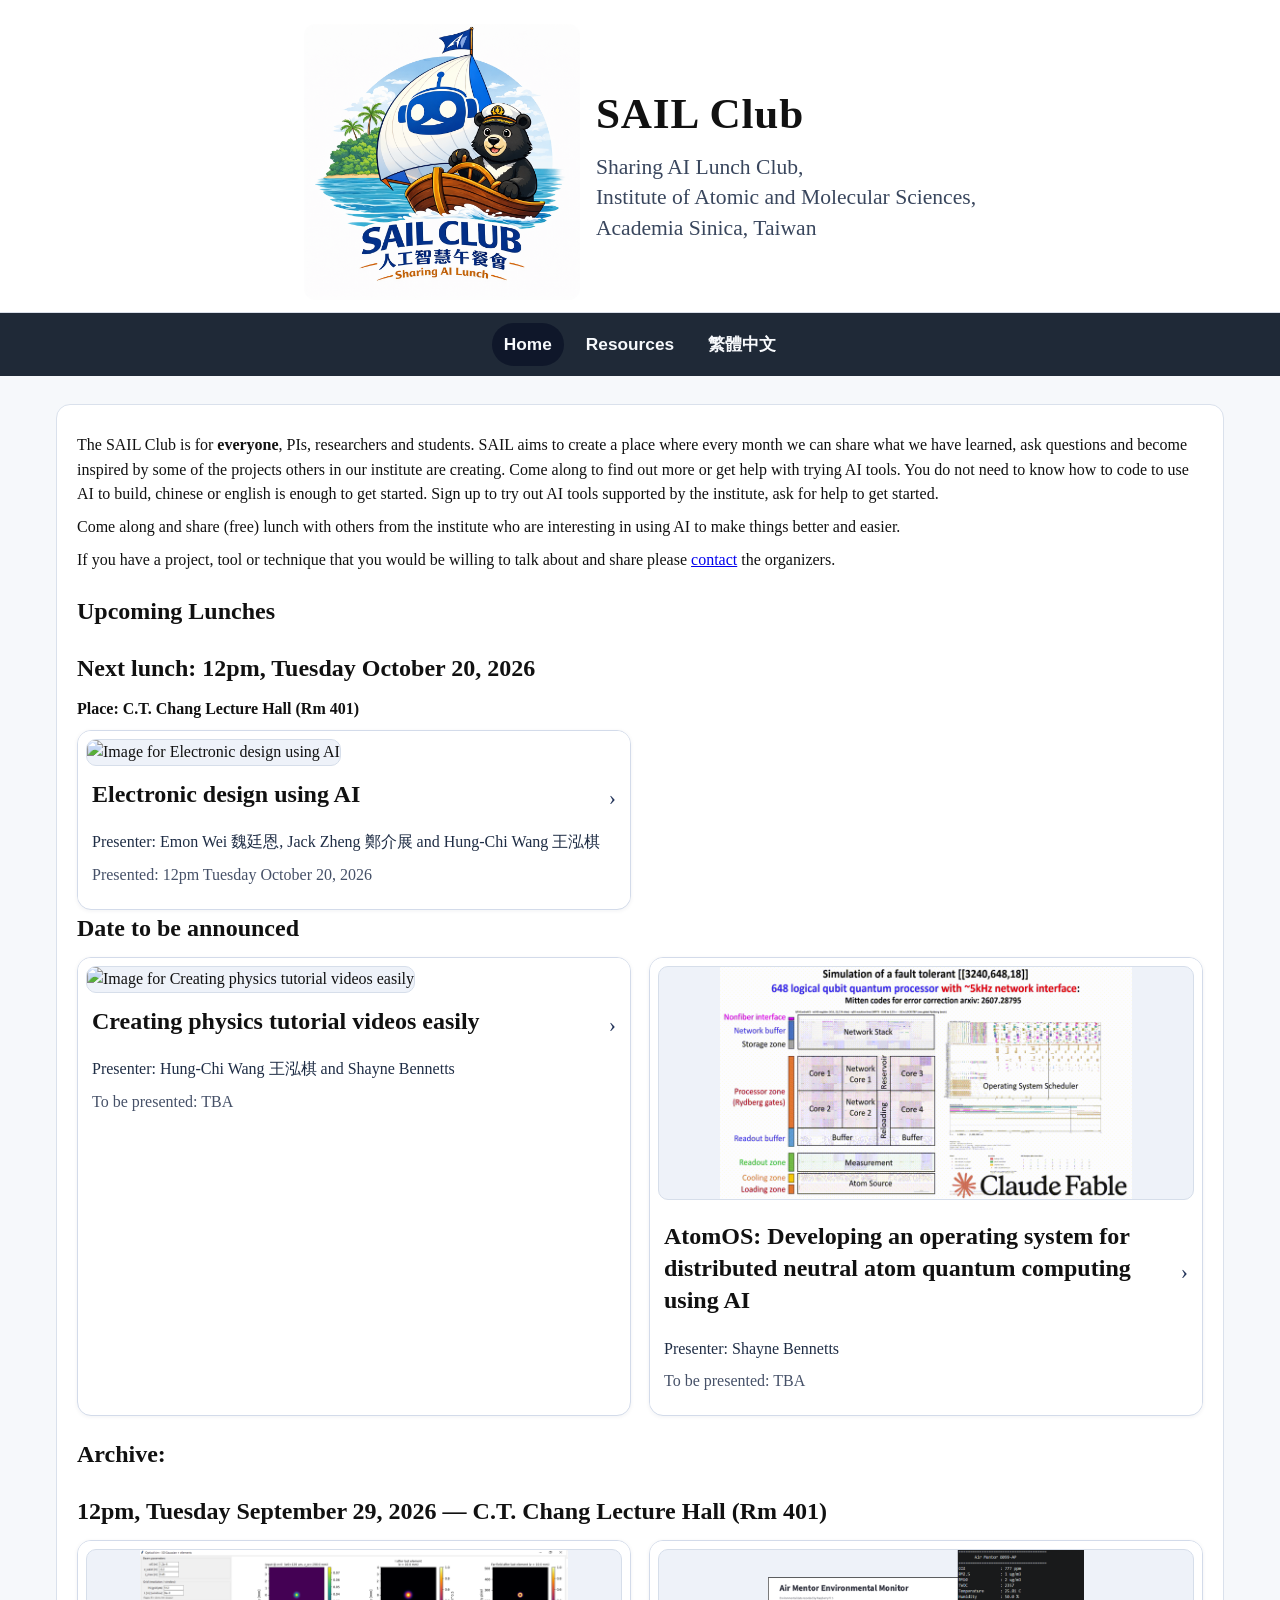
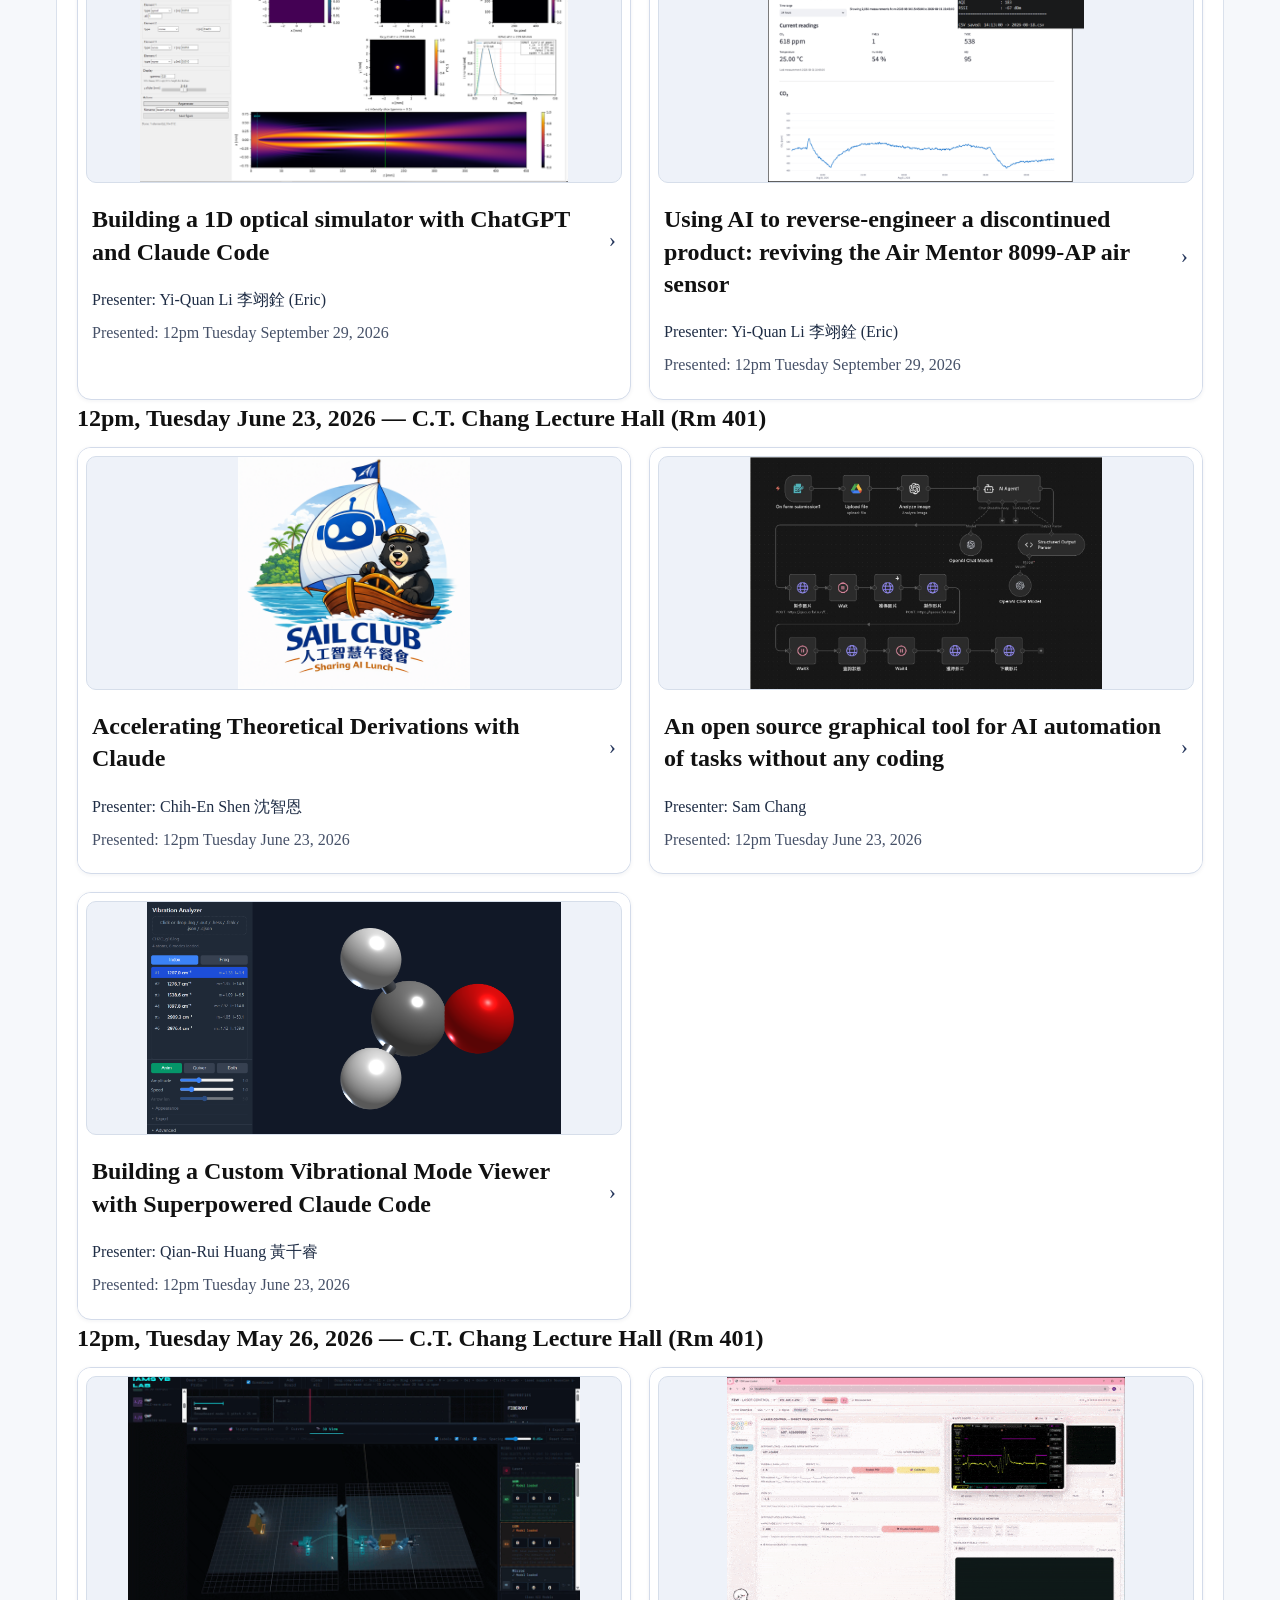
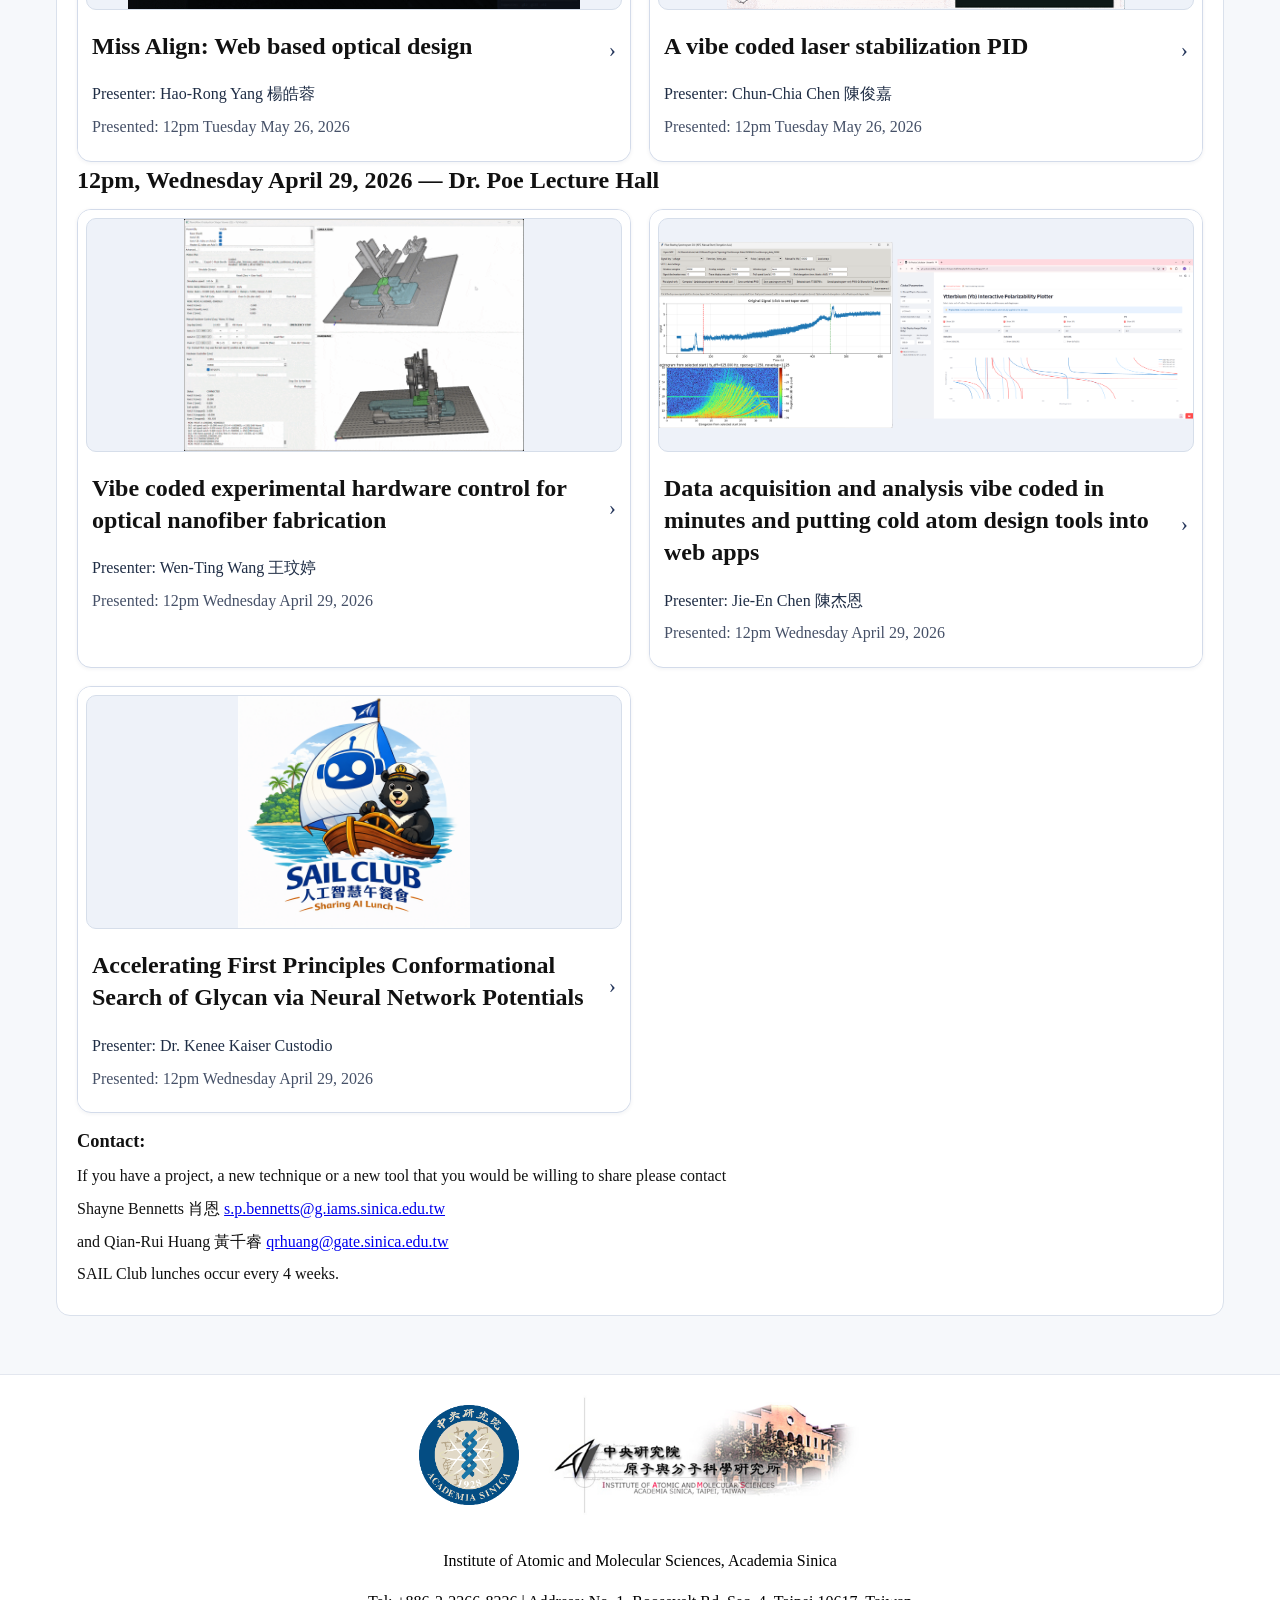
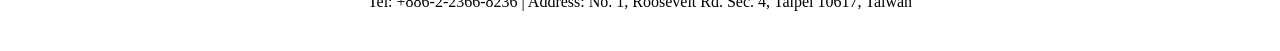
==== commit f131fdc2: "Add Chinese names for Hung-Chi Wang 王泓棋 and Wen-Ting Wang 王玟婷 Co-Authored-By: Claude Fable 5.1 <nore" ====
--- a/index.html
+++ b/index.html
@@ -6,7 +6,7 @@
   <title>SAIL Club | Home</title>
   <link rel="icon" type="image/png" sizes="64x64" href="favicon.png">
   <link rel="apple-touch-icon" href="apple-touch-icon.png">
-  <link rel="stylesheet" href="style.css?v=20260929b">
+  <link rel="stylesheet" href="style.css?v=20260929c">
 </head>
 <body>
   <header>
@@ -75,8 +75,8 @@
     </div>
   </footer>
 
-  <script src="talks.js?v=20260929b"></script>
-  <script src="main.js?v=20260929b"></script>
+  <script src="talks.js?v=20260929c"></script>
+  <script src="main.js?v=20260929c"></script>
   <script>
     renderTalks("talk-list-archive-sep29", { start: 3, count: 2 });
     renderTalks("talk-list-oct20", { start: 2, count: 1 });
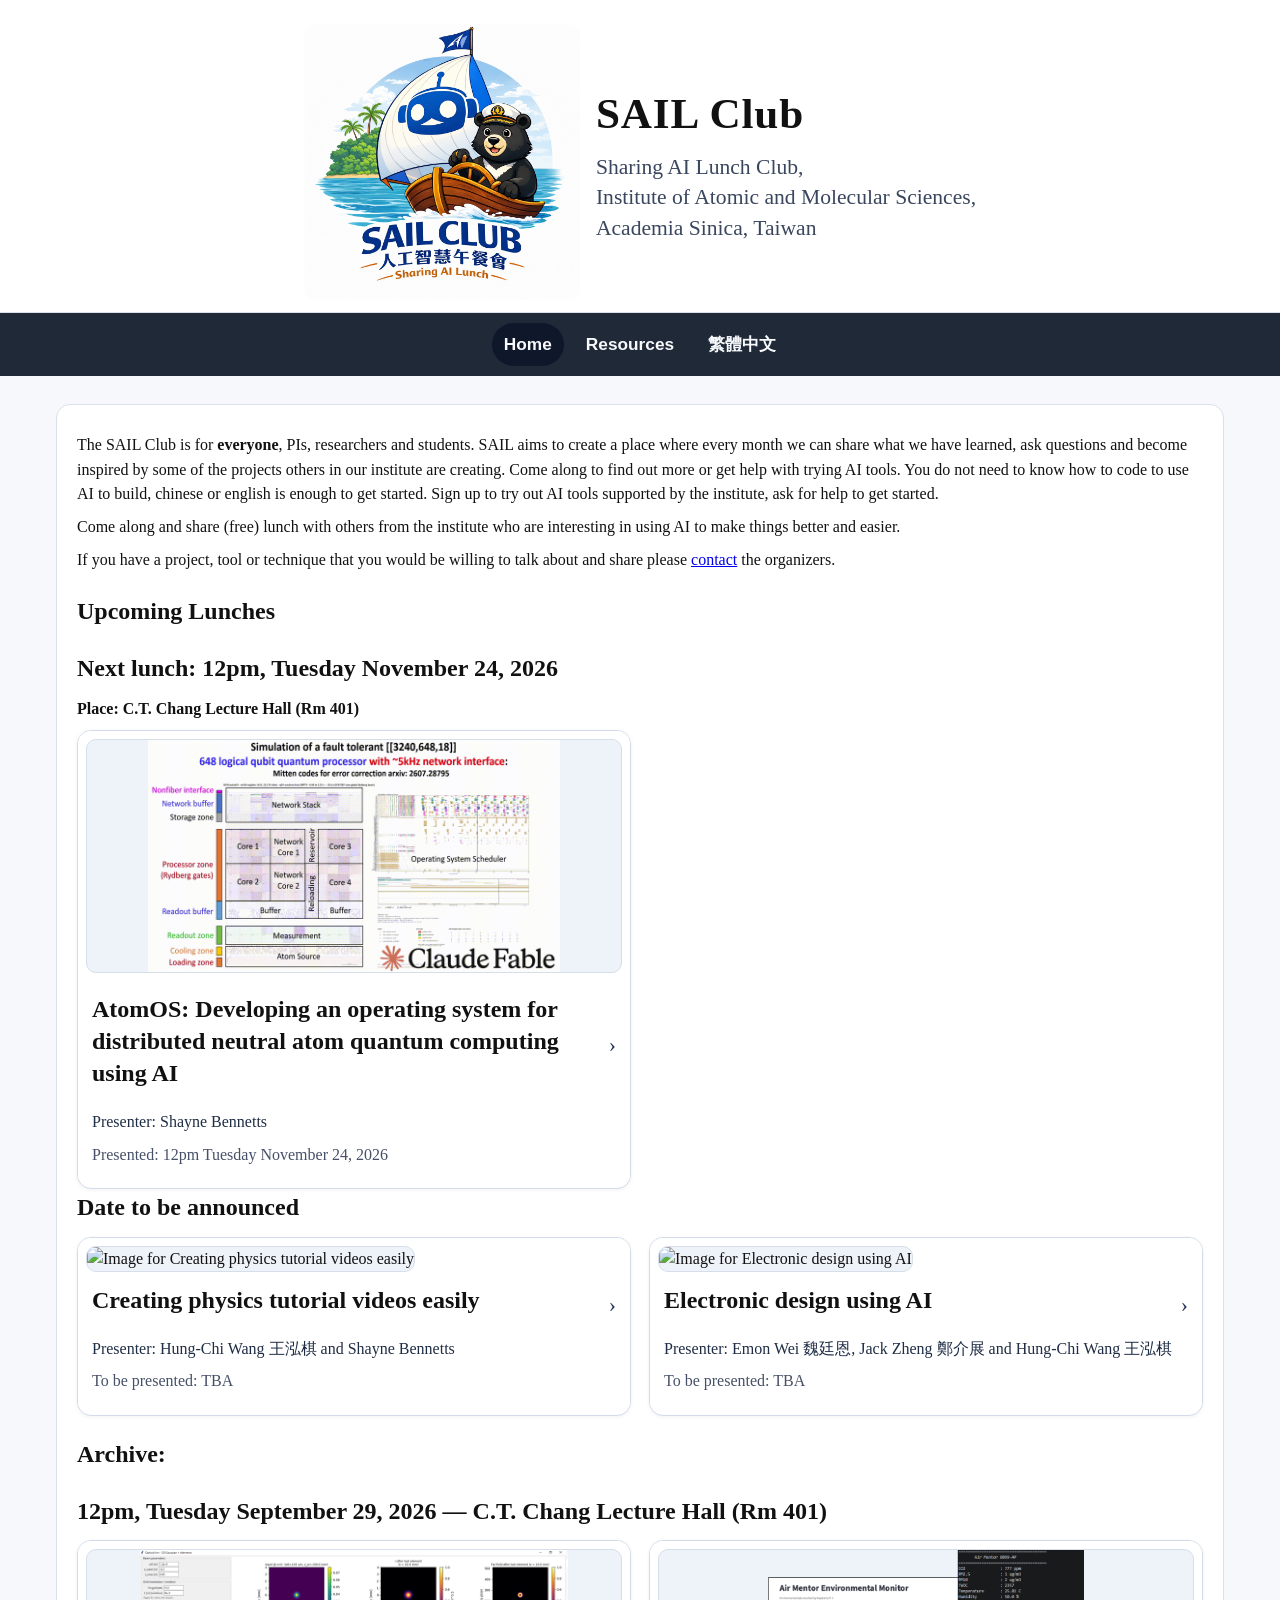
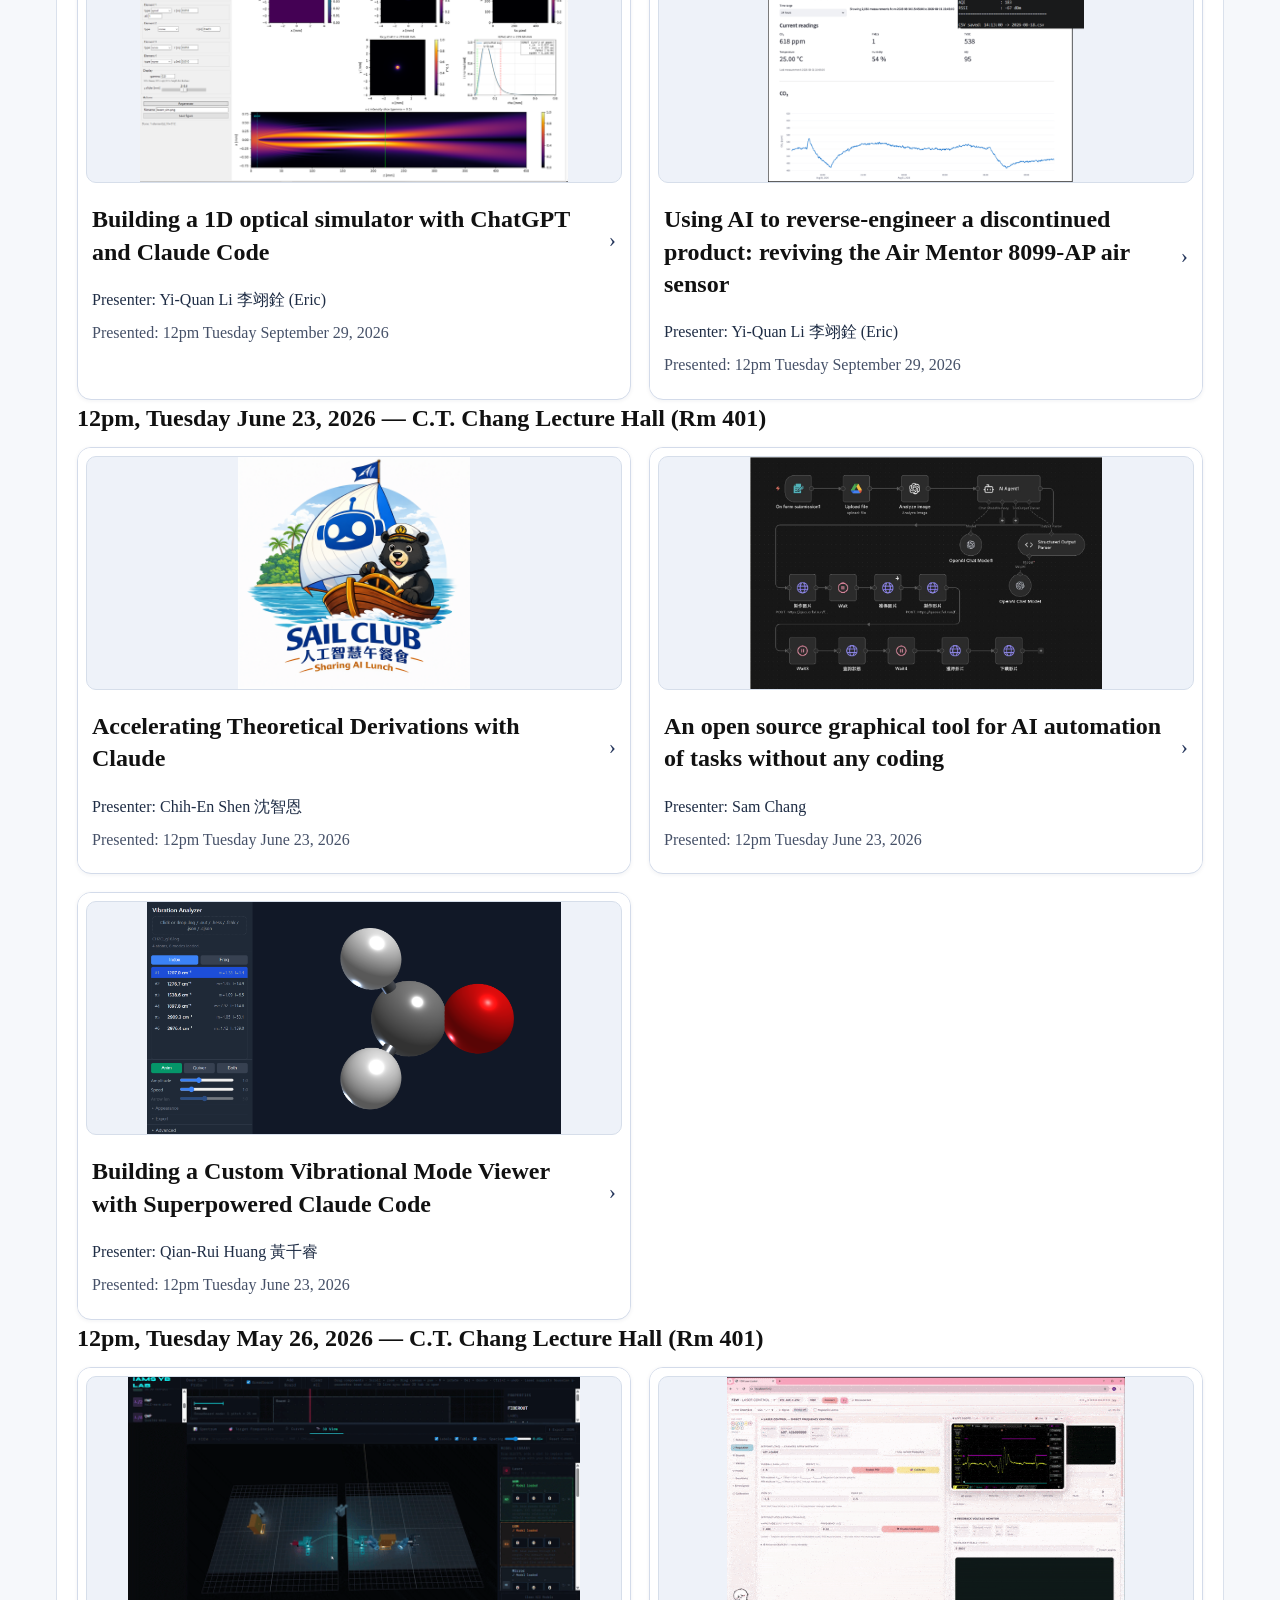
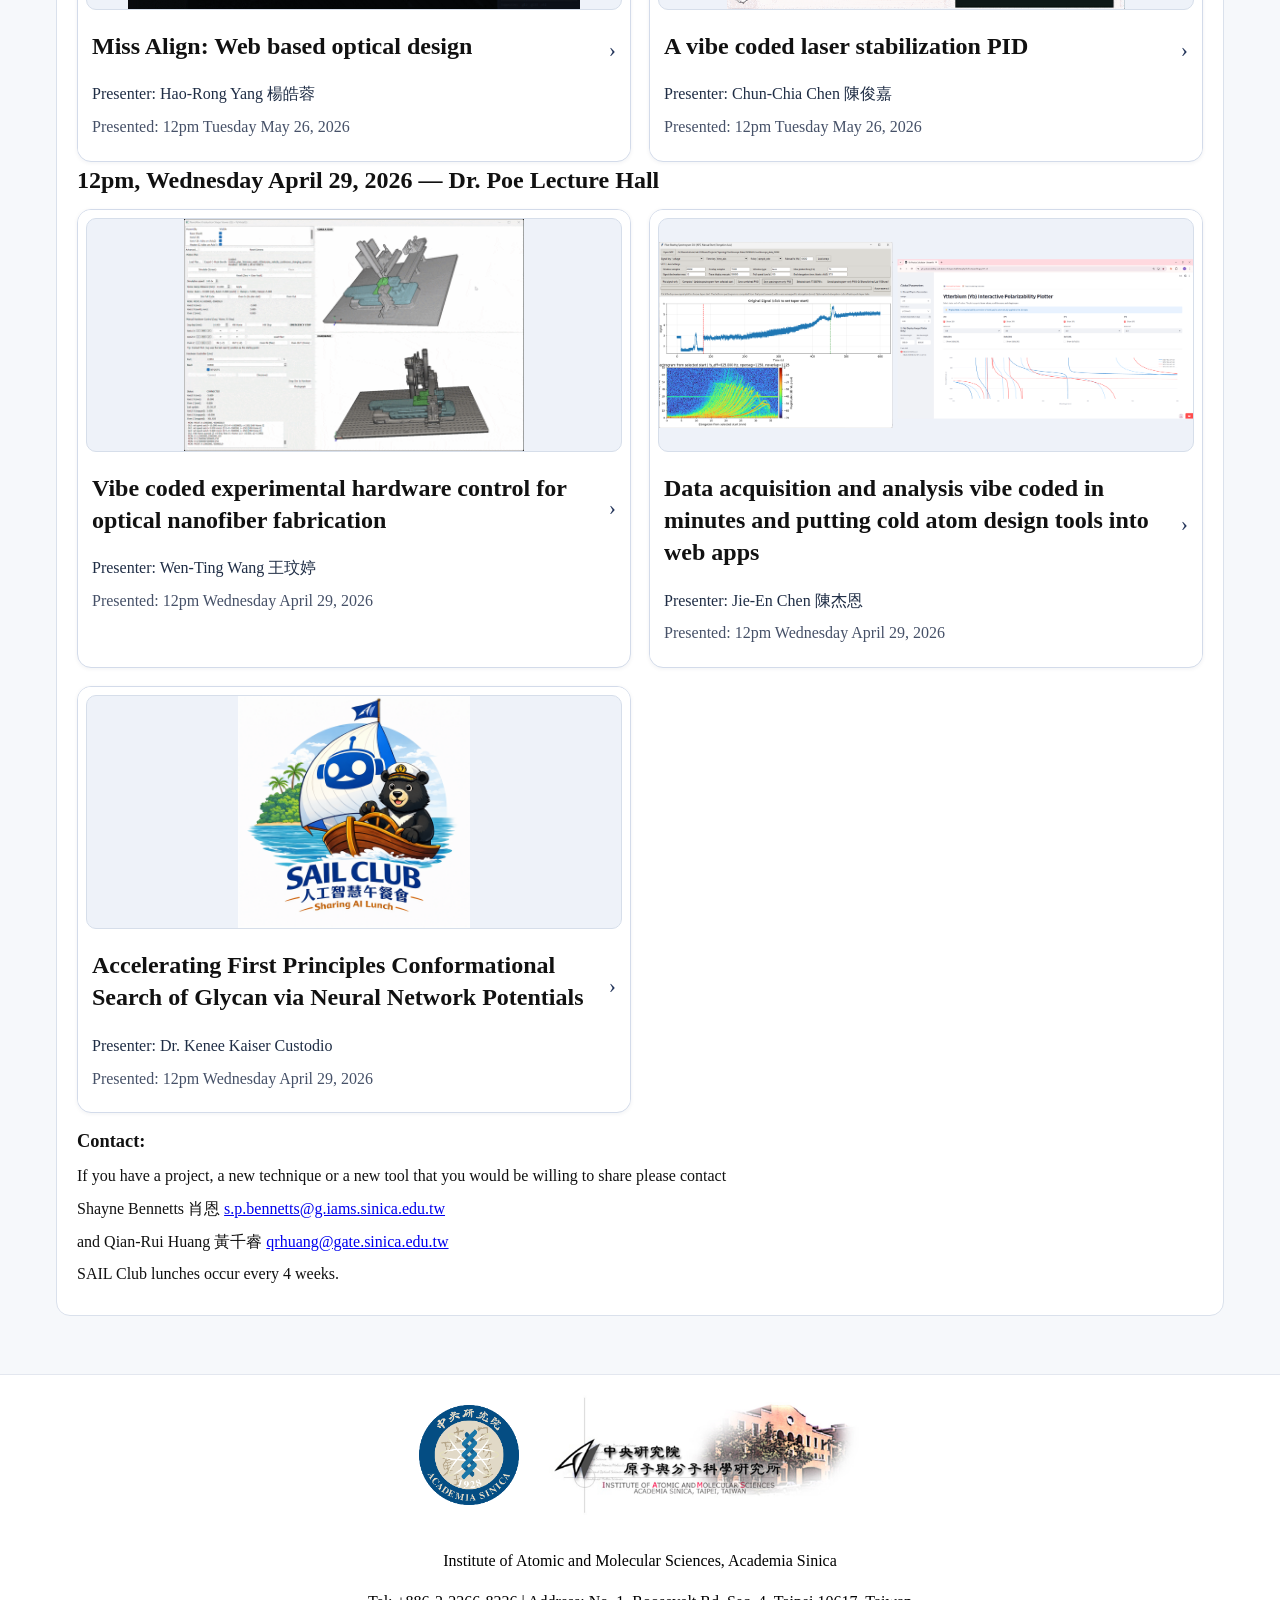
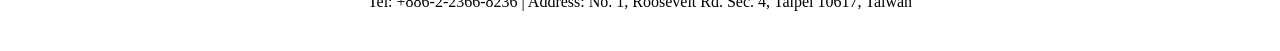
==== commit f69b2f9b: "Oct 20 lunch cancelled: next lunch Tue 24 Nov 2026 (AtomOS), Electronic design using AI back to date" ====
--- a/index.html
+++ b/index.html
@@ -6,7 +6,7 @@
   <title>SAIL Club | Home</title>
   <link rel="icon" type="image/png" sizes="64x64" href="favicon.png">
   <link rel="apple-touch-icon" href="apple-touch-icon.png">
-  <link rel="stylesheet" href="style.css?v=20260929c">
+  <link rel="stylesheet" href="style.css?v=20261012">
 </head>
 <body>
   <header>
@@ -34,9 +34,9 @@
       <p>Come along and share (free) lunch with others from the institute who are interesting in using AI to make things better and easier.</p>
       <p>If you have a project, tool or technique that you would be willing to talk about and share please <a href="#contact">contact</a> the organizers.</p>
       <h1>Upcoming Lunches</h1>
-      <h2>Next lunch: 12pm, Tuesday October 20, 2026</h2>
+      <h2>Next lunch: 12pm, Tuesday November 24, 2026</h2>
       <p><strong>Place: C.T. Chang Lecture Hall (Rm 401)</strong></p>
-      <section id="talk-list-oct20" class="talk-list" aria-label="October 20 talks"></section>
+      <section id="talk-list-nov24" class="talk-list" aria-label="November 24 talks"></section>
       <h2>Date to be announced</h2>
       <section id="talk-list-tba" class="talk-list" aria-label="Talks with date to be announced"></section>
       <h1>Archive:</h1>
@@ -75,11 +75,11 @@
     </div>
   </footer>
 
-  <script src="talks.js?v=20260929c"></script>
-  <script src="main.js?v=20260929c"></script>
+  <script src="talks.js?v=20261012"></script>
+  <script src="main.js?v=20261012"></script>
   <script>
     renderTalks("talk-list-archive-sep29", { start: 3, count: 2 });
-    renderTalks("talk-list-oct20", { start: 2, count: 1 });
+    renderTalks("talk-list-nov24", { start: 2, count: 1 });
     renderTalks("talk-list-tba", { start: 0, count: 2 });
     renderTalks("talk-list-archive-jun23", { start: 5, count: 3 });
     renderTalks("talk-list-archive-may26", { start: 8, count: 2 });
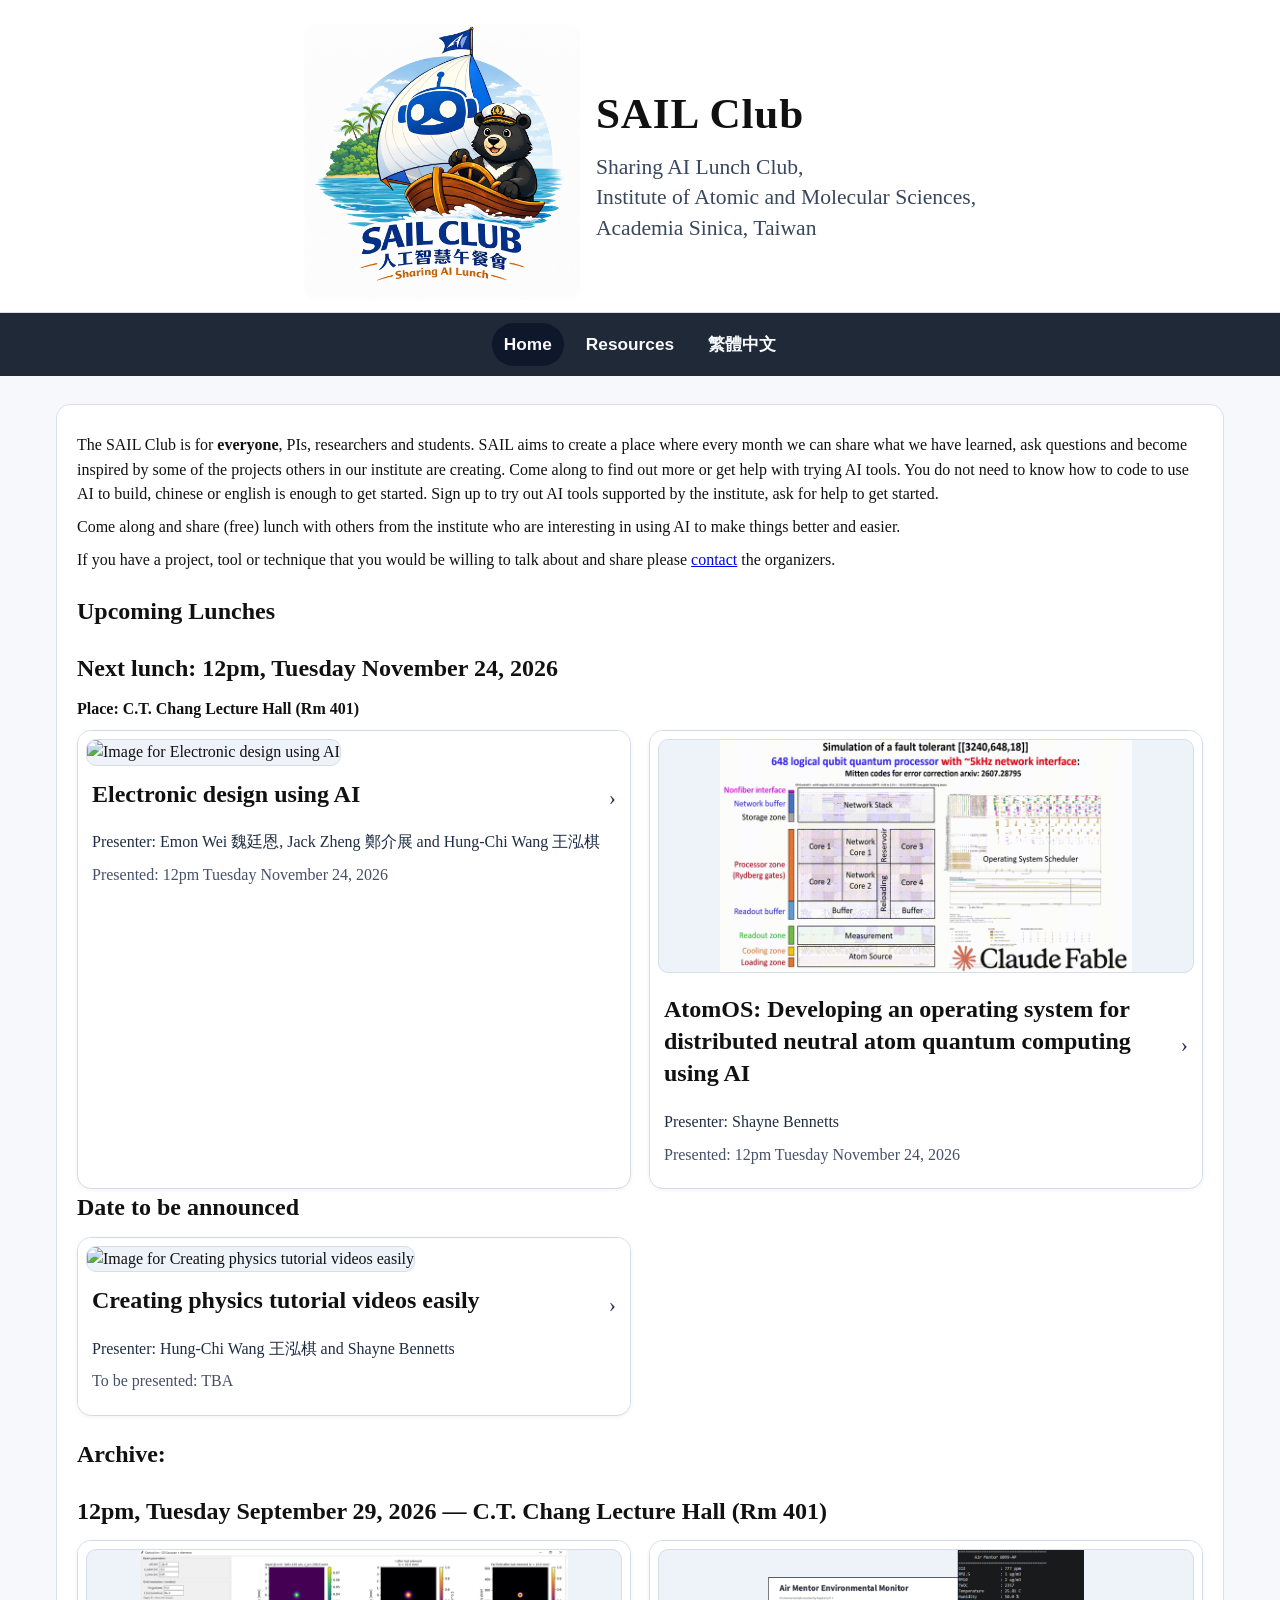
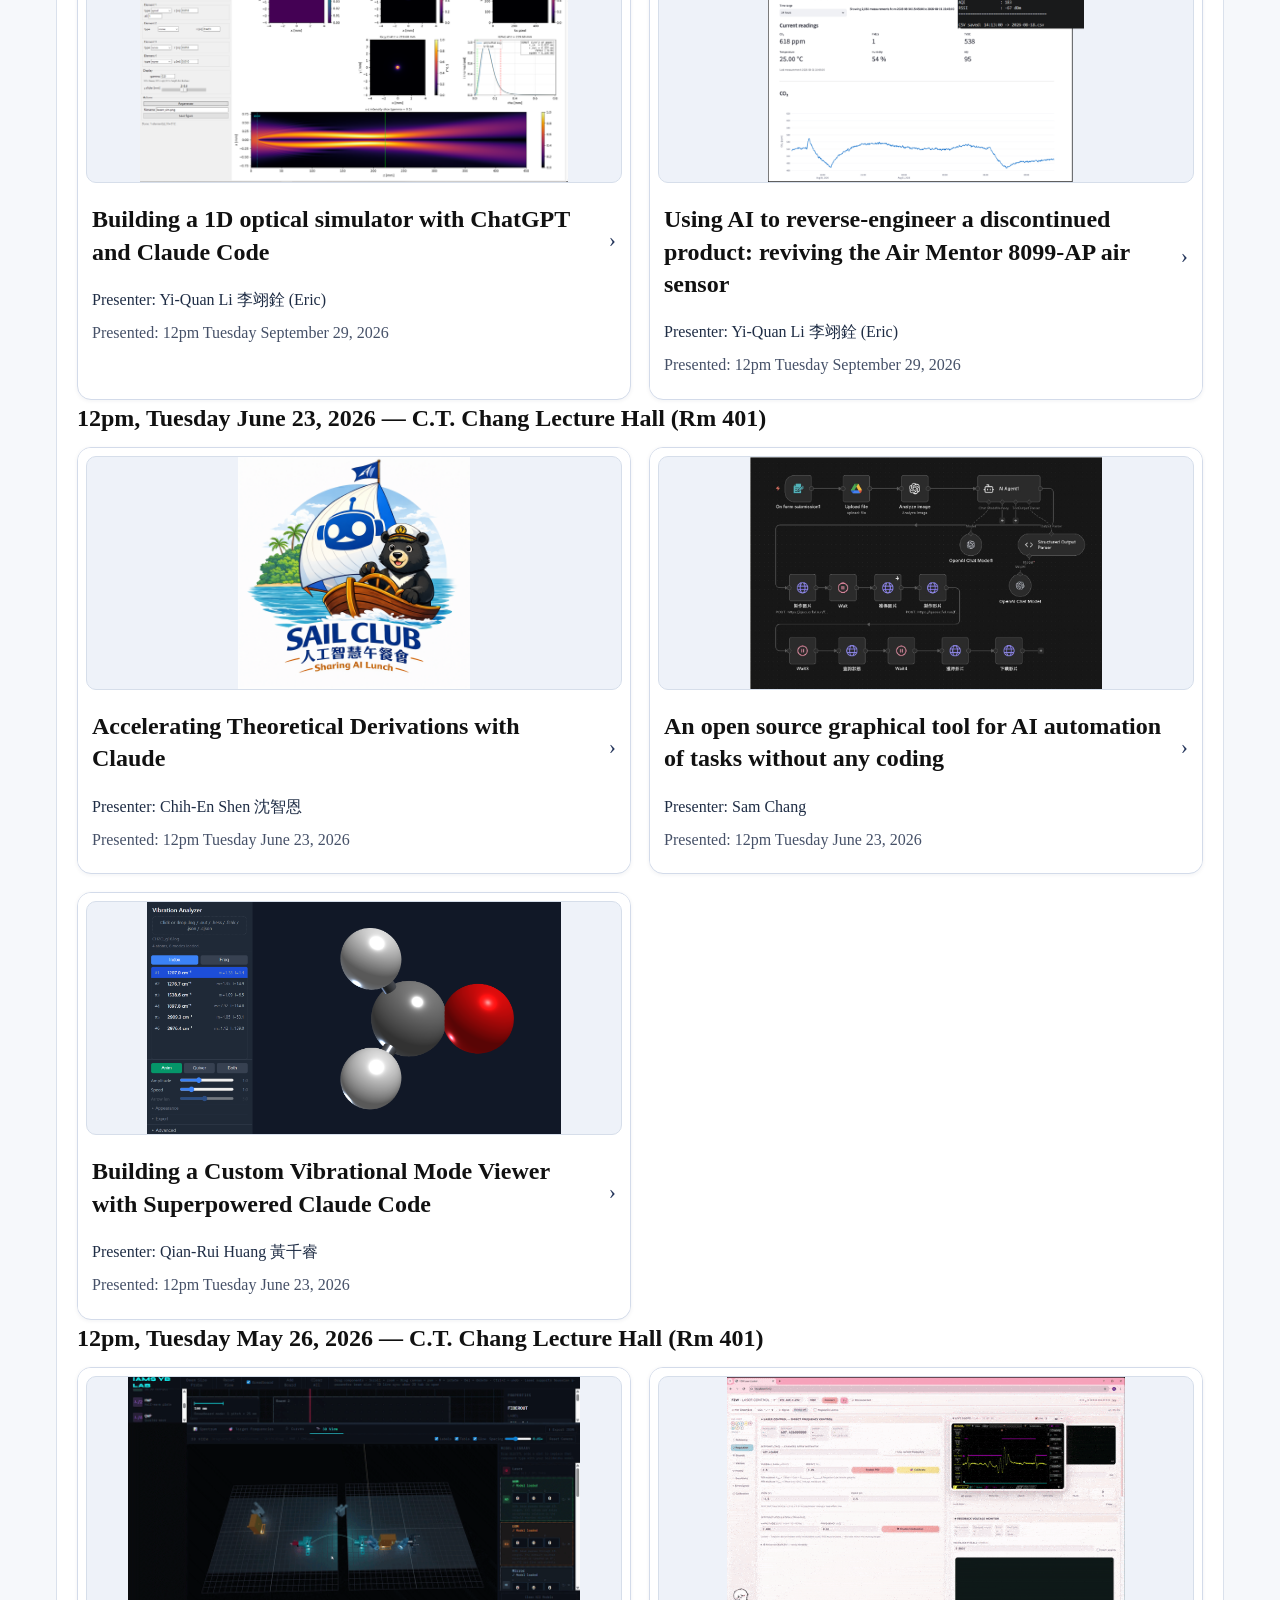
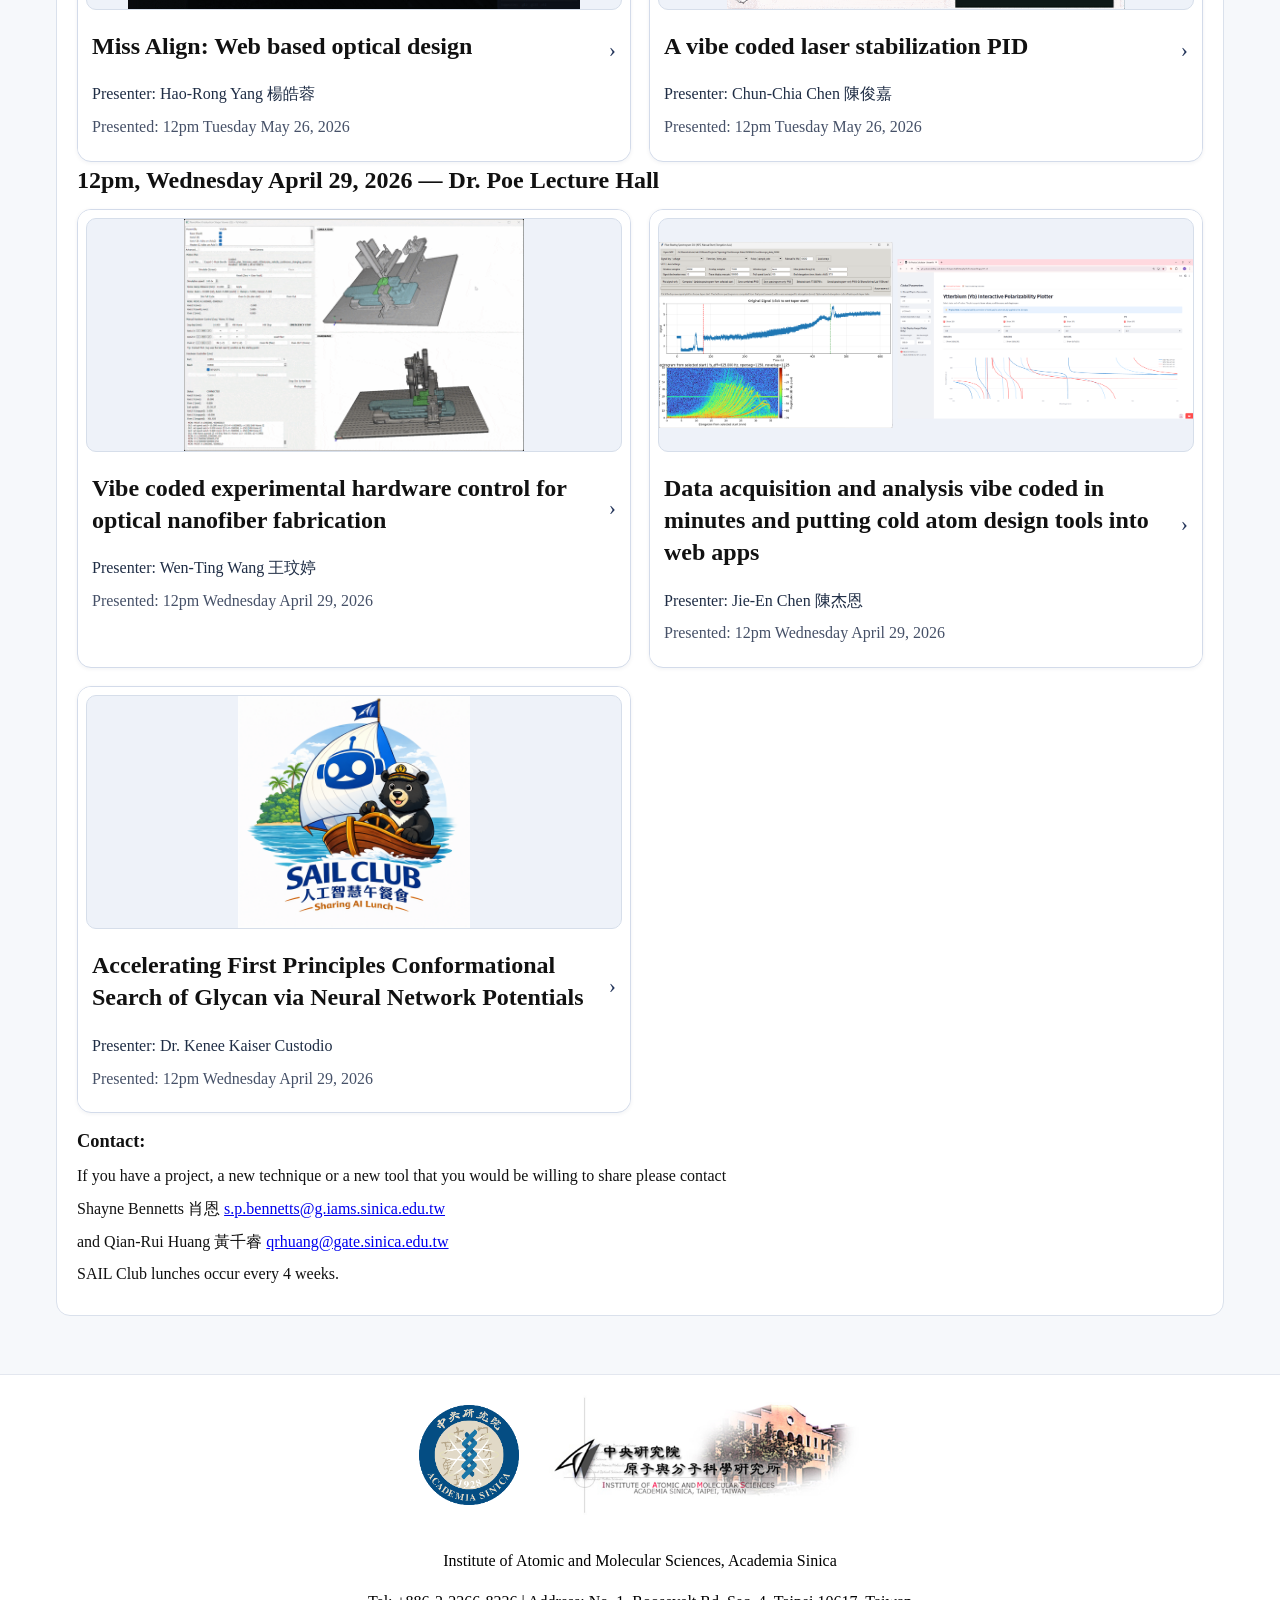
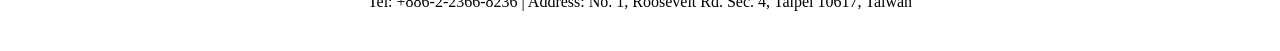
==== commit b8bd57e6: "Electronic design using AI joins AtomOS on Tue 24 Nov 2026 (Shayne, 13 Oct); tutorial videos alone u" ====
--- a/index.html
+++ b/index.html
@@ -6,7 +6,7 @@
   <title>SAIL Club | Home</title>
   <link rel="icon" type="image/png" sizes="64x64" href="favicon.png">
   <link rel="apple-touch-icon" href="apple-touch-icon.png">
-  <link rel="stylesheet" href="style.css?v=20261012">
+  <link rel="stylesheet" href="style.css?v=20261013">
 </head>
 <body>
   <header>
@@ -75,12 +75,12 @@
     </div>
   </footer>
 
-  <script src="talks.js?v=20261012"></script>
-  <script src="main.js?v=20261012"></script>
+  <script src="talks.js?v=20261013"></script>
+  <script src="main.js?v=20261013"></script>
   <script>
     renderTalks("talk-list-archive-sep29", { start: 3, count: 2 });
-    renderTalks("talk-list-nov24", { start: 2, count: 1 });
-    renderTalks("talk-list-tba", { start: 0, count: 2 });
+    renderTalks("talk-list-nov24", { start: 1, count: 2 });
+    renderTalks("talk-list-tba", { start: 0, count: 1 });
     renderTalks("talk-list-archive-jun23", { start: 5, count: 3 });
     renderTalks("talk-list-archive-may26", { start: 8, count: 2 });
     renderTalks("talk-list-archive-apr29", { start: 10, count: 3 });
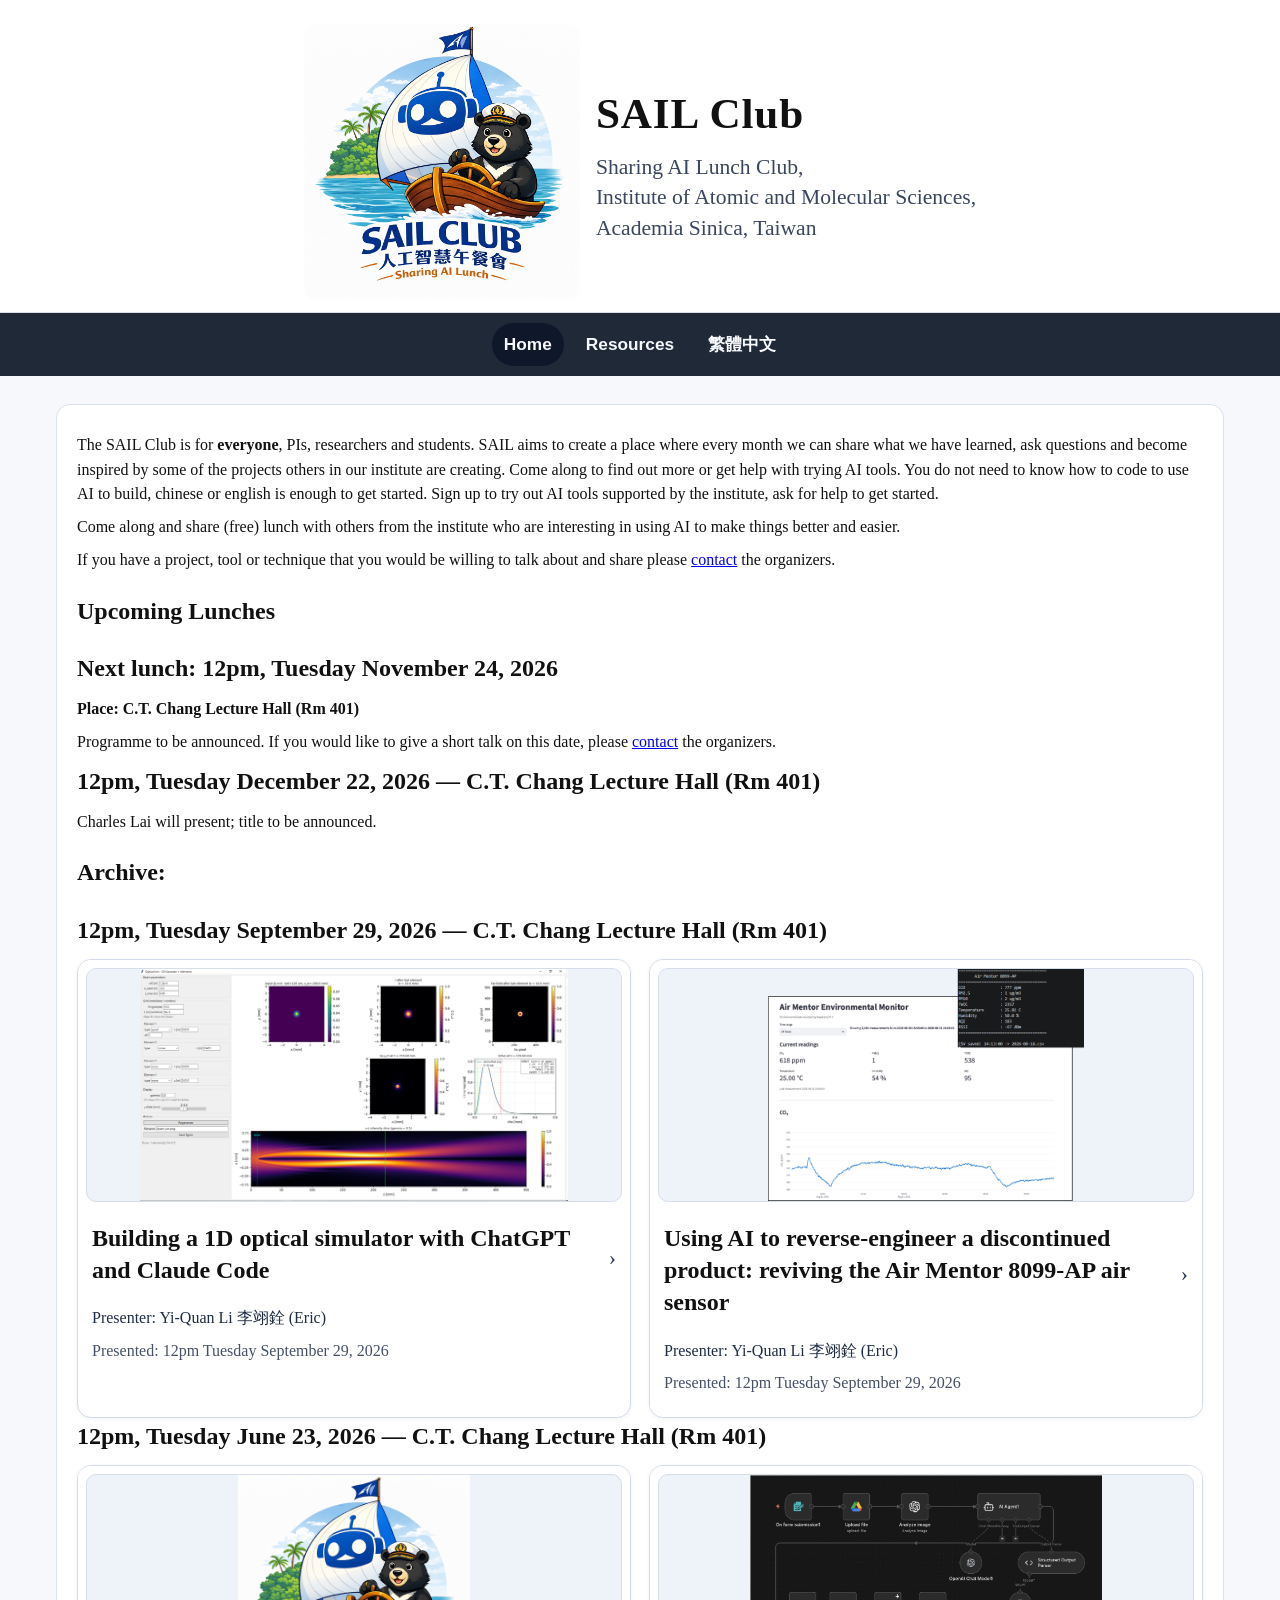
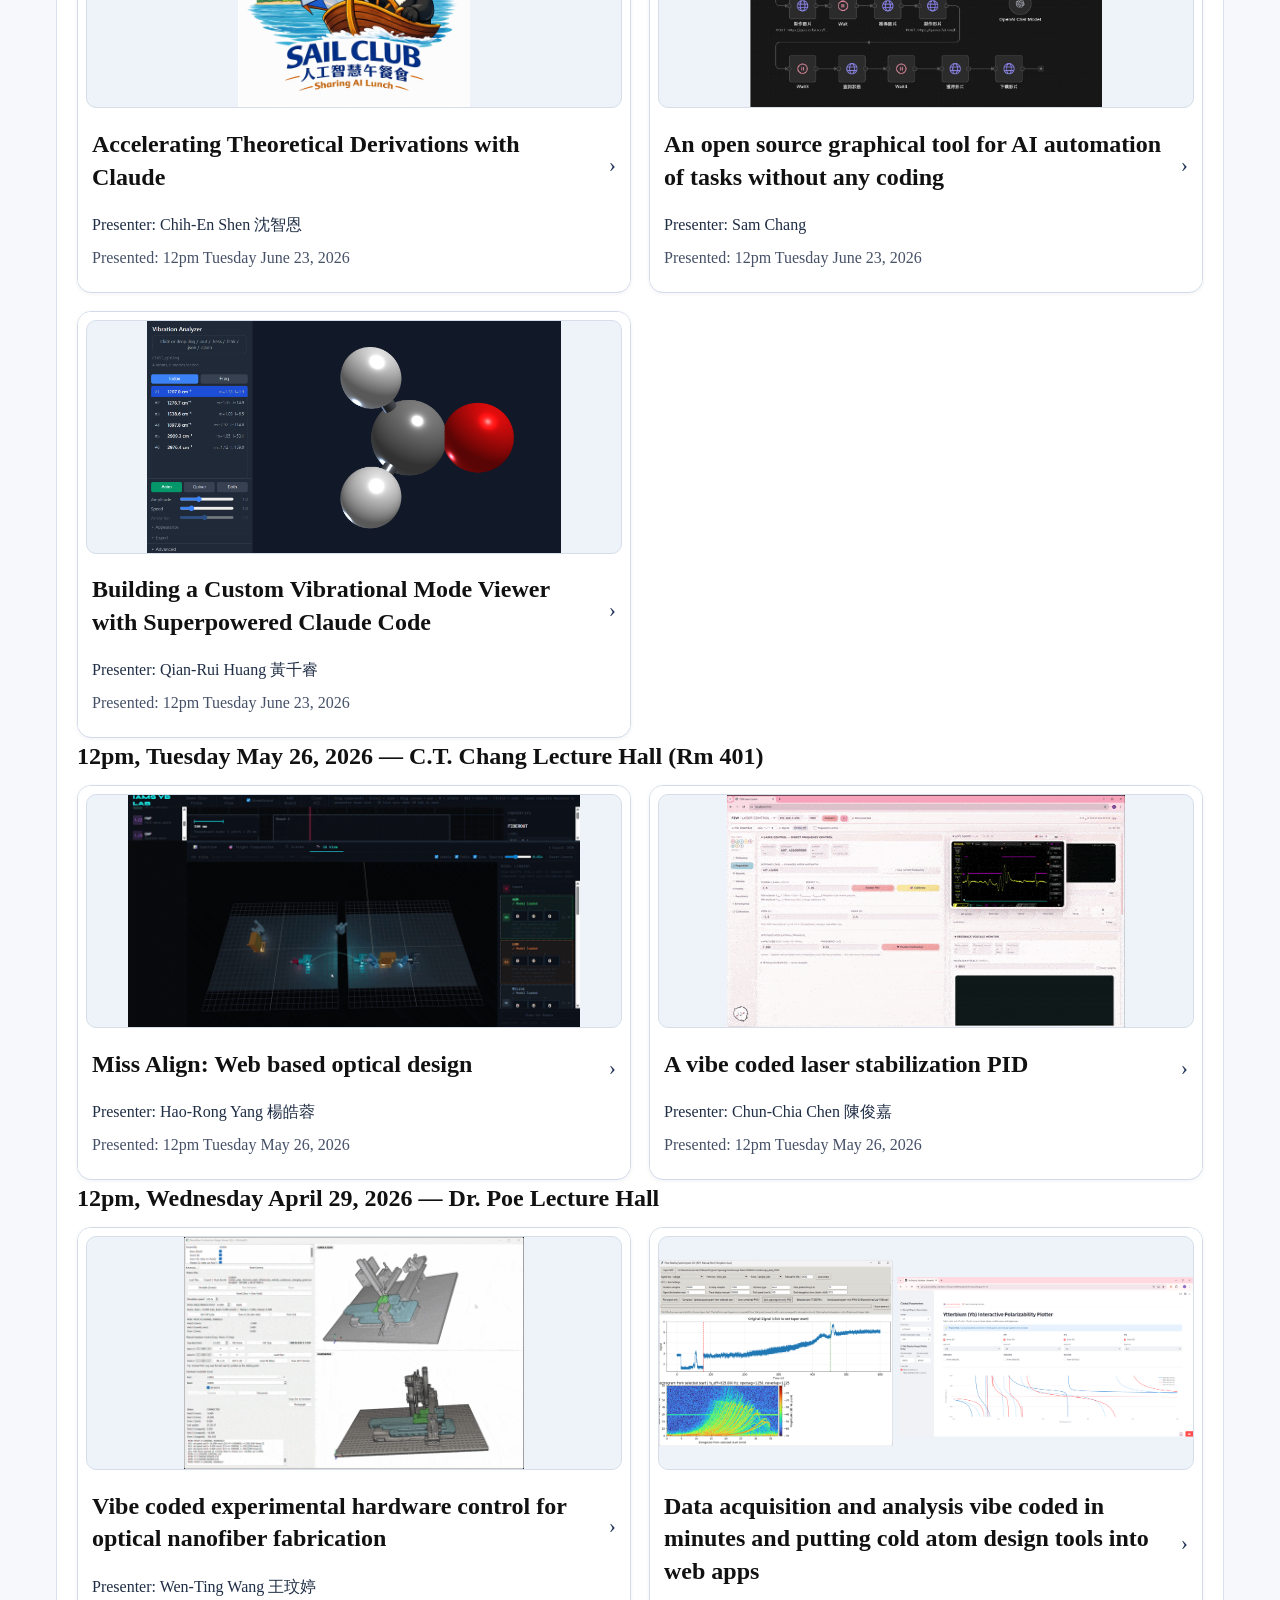
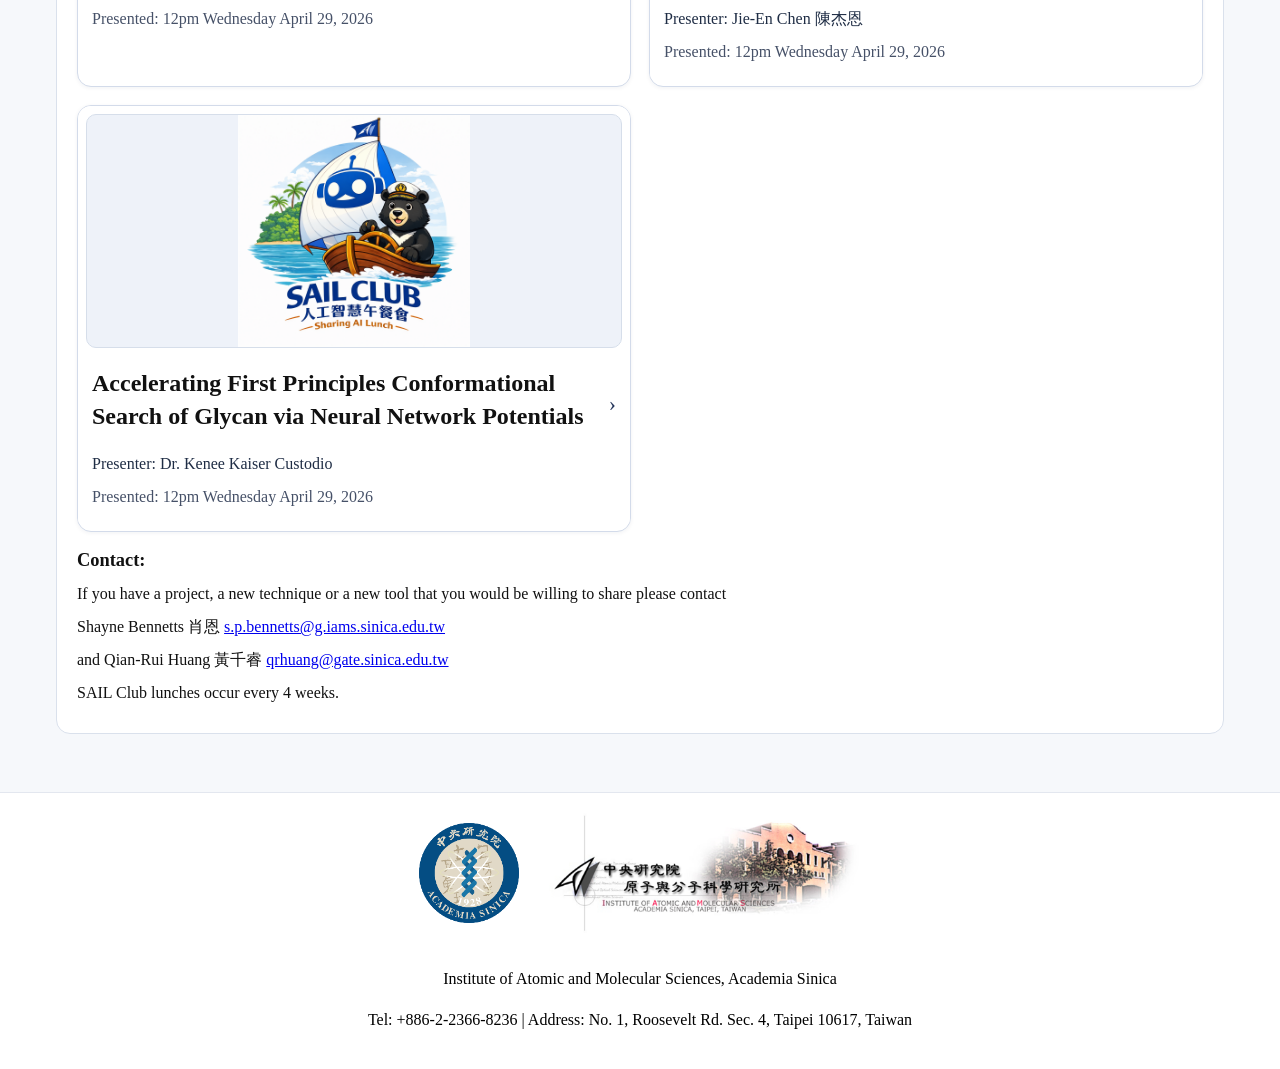
==== commit 76c50a14: "Nov 24 and Dec 22 lunches: three talks shelved, Charles Lai to present in December (Shayne, 6 Nov) C" ====
--- a/index.html
+++ b/index.html
@@ -6,7 +6,7 @@
   <title>SAIL Club | Home</title>
   <link rel="icon" type="image/png" sizes="64x64" href="favicon.png">
   <link rel="apple-touch-icon" href="apple-touch-icon.png">
-  <link rel="stylesheet" href="style.css?v=20261013">
+  <link rel="stylesheet" href="style.css?v=20261106">
 </head>
 <body>
   <header>
@@ -36,9 +36,9 @@
       <h1>Upcoming Lunches</h1>
       <h2>Next lunch: 12pm, Tuesday November 24, 2026</h2>
       <p><strong>Place: C.T. Chang Lecture Hall (Rm 401)</strong></p>
-      <section id="talk-list-nov24" class="talk-list" aria-label="November 24 talks"></section>
-      <h2>Date to be announced</h2>
-      <section id="talk-list-tba" class="talk-list" aria-label="Talks with date to be announced"></section>
+      <p>Programme to be announced. If you would like to give a short talk on this date, please <a href="#contact">contact</a> the organizers.</p>
+      <h2>12pm, Tuesday December 22, 2026 &mdash; C.T. Chang Lecture Hall (Rm 401)</h2>
+      <p>Charles Lai will present; title to be announced.</p>
       <h1>Archive:</h1>
       <h2>12pm, Tuesday September 29, 2026 &mdash; C.T. Chang Lecture Hall (Rm 401)</h2>
       <section id="talk-list-archive-sep29" class="talk-list" aria-label="September 29 archive"></section>
@@ -75,15 +75,13 @@
     </div>
   </footer>
 
-  <script src="talks.js?v=20261013"></script>
-  <script src="main.js?v=20261013"></script>
+  <script src="talks.js?v=20261106"></script>
+  <script src="main.js?v=20261106"></script>
   <script>
-    renderTalks("talk-list-archive-sep29", { start: 3, count: 2 });
-    renderTalks("talk-list-nov24", { start: 1, count: 2 });
-    renderTalks("talk-list-tba", { start: 0, count: 1 });
-    renderTalks("talk-list-archive-jun23", { start: 5, count: 3 });
-    renderTalks("talk-list-archive-may26", { start: 8, count: 2 });
-    renderTalks("talk-list-archive-apr29", { start: 10, count: 3 });
+    renderTalks("talk-list-archive-sep29", { start: 0, count: 2 });
+    renderTalks("talk-list-archive-jun23", { start: 2, count: 3 });
+    renderTalks("talk-list-archive-may26", { start: 5, count: 2 });
+    renderTalks("talk-list-archive-apr29", { start: 7, count: 3 });
   </script>
 </body>
 </html>
